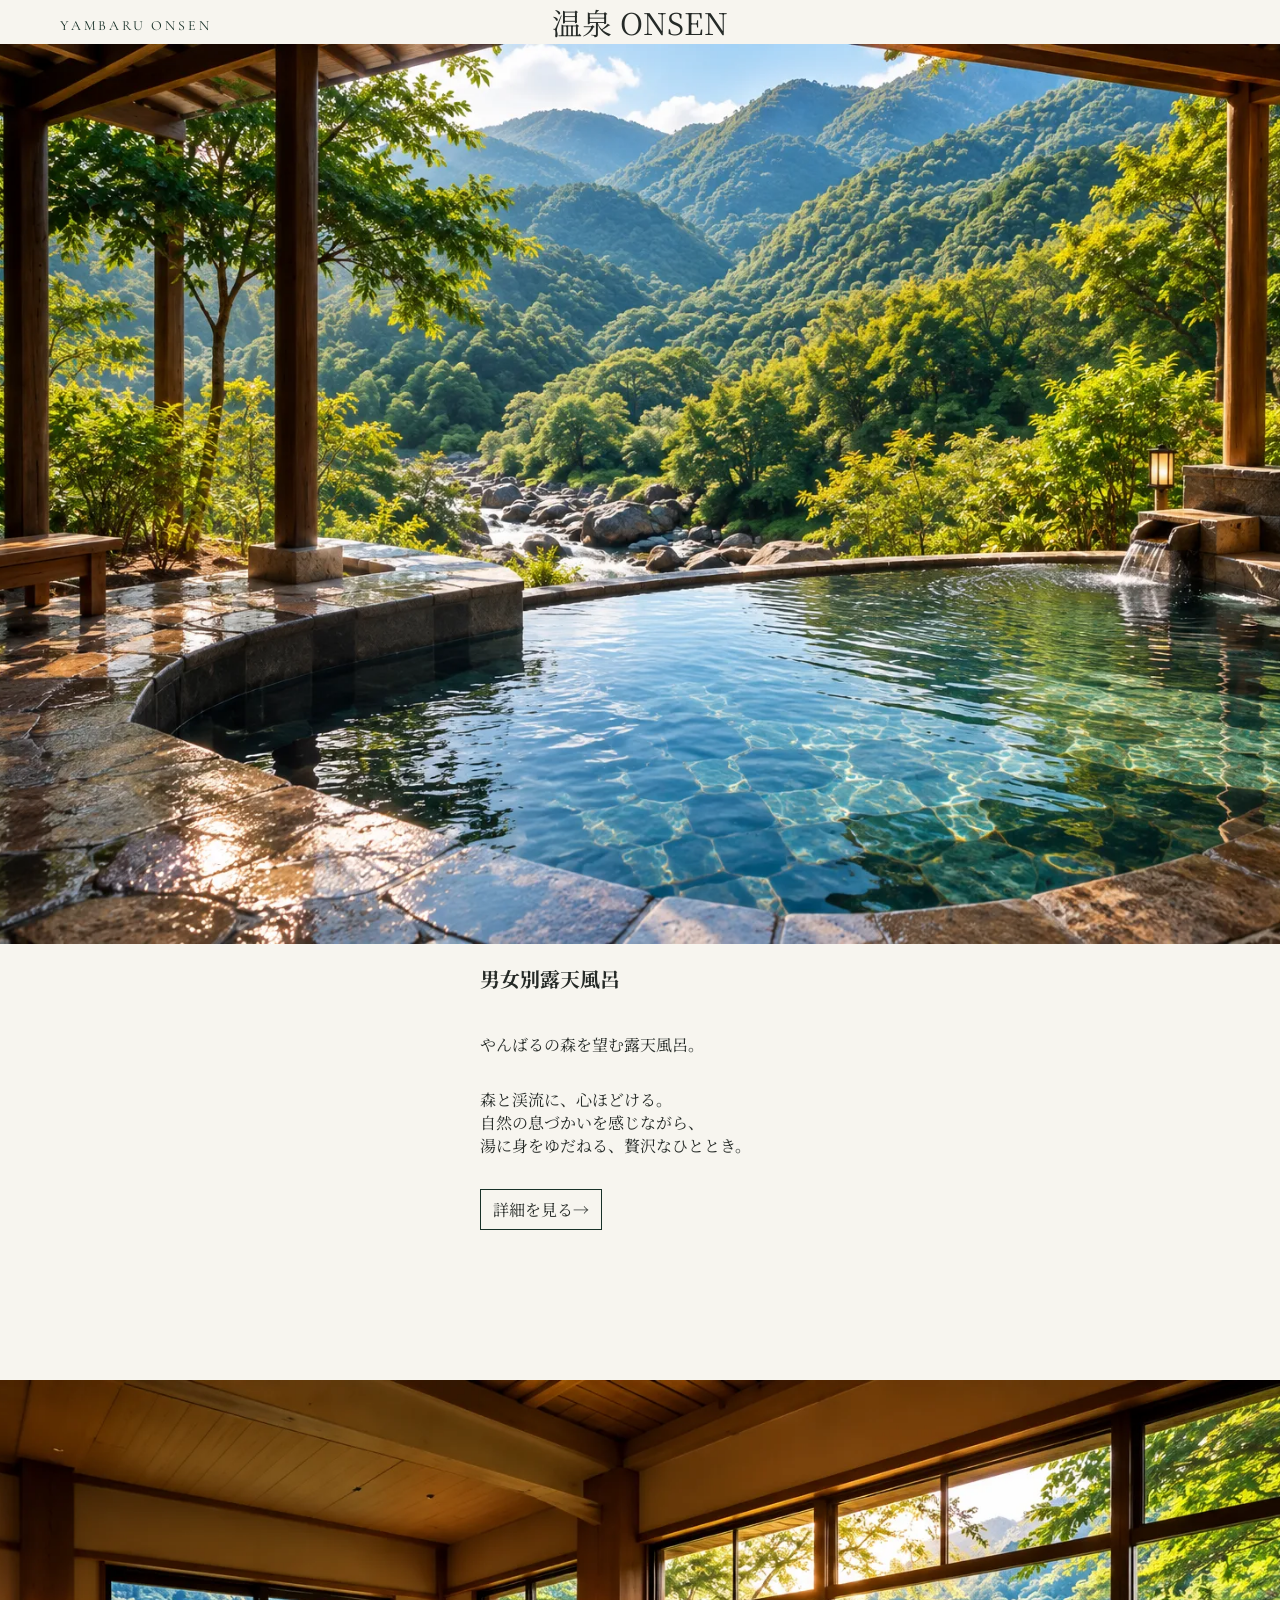
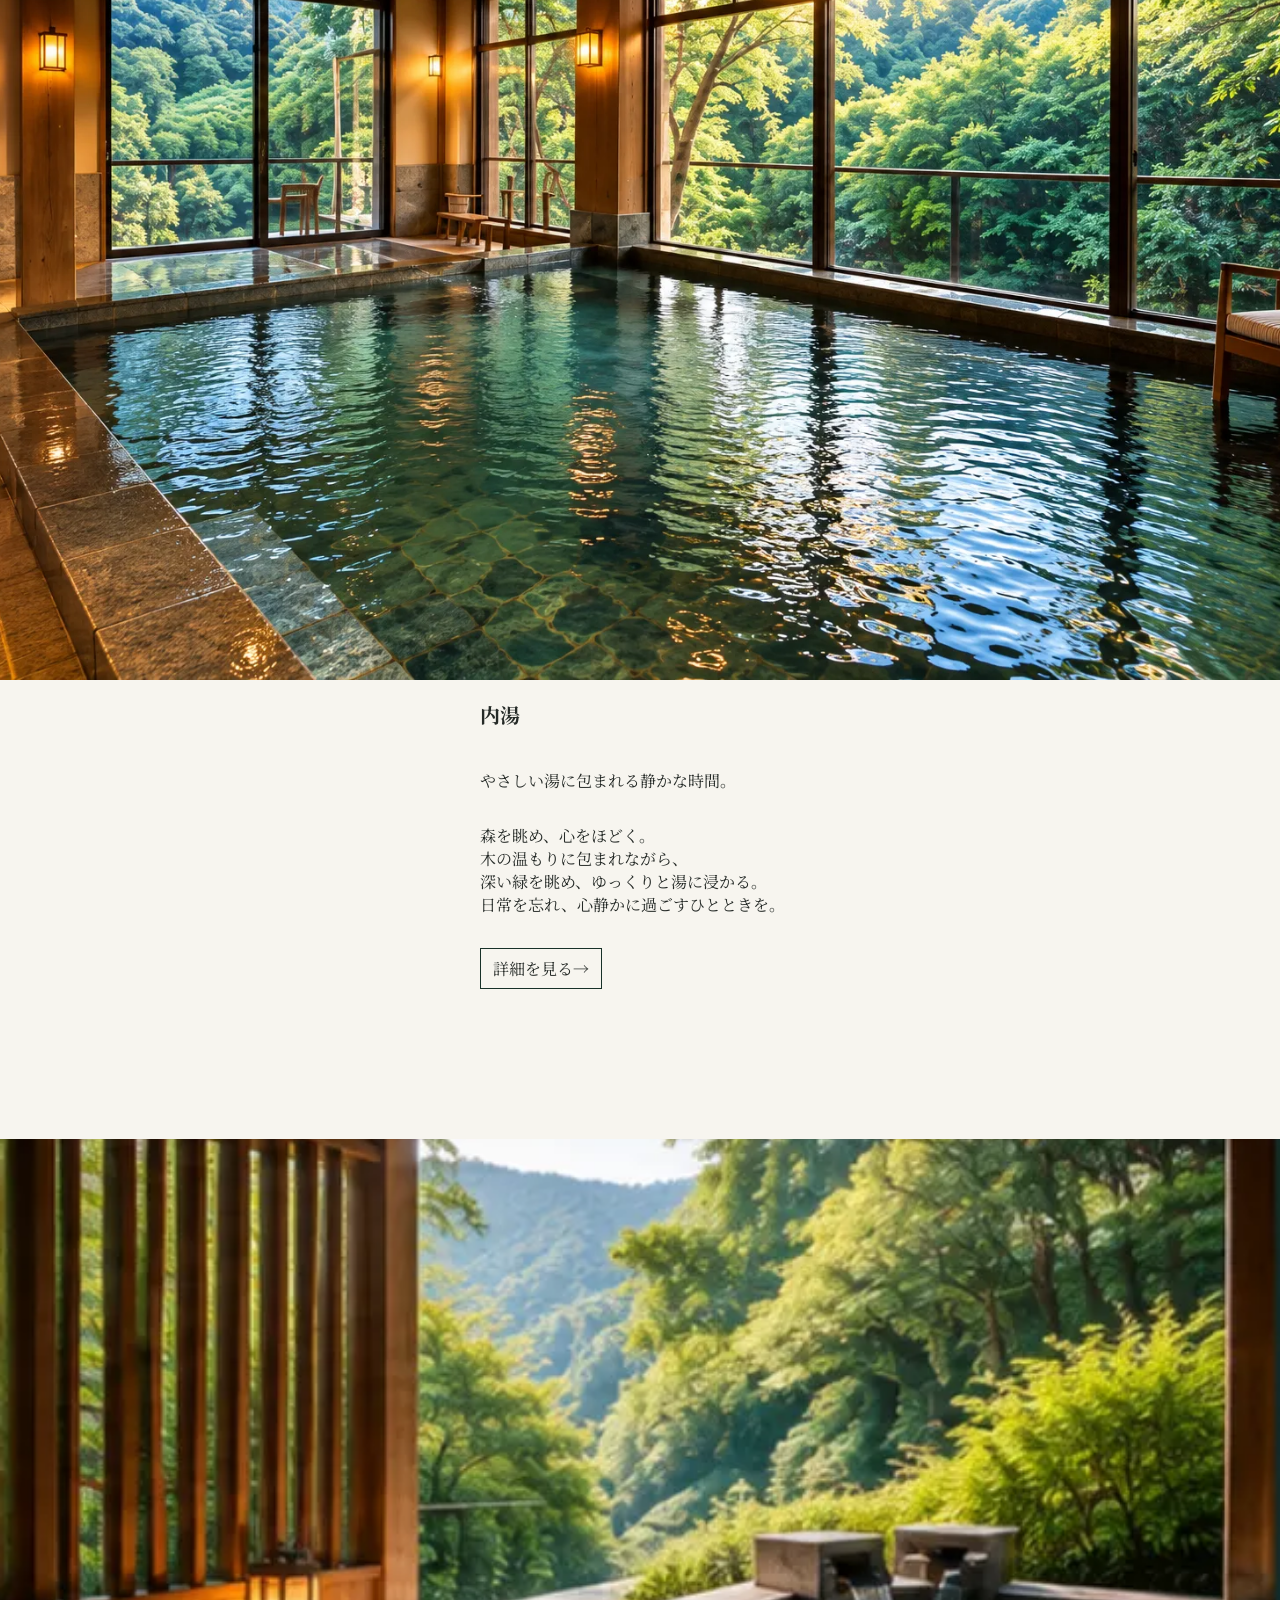
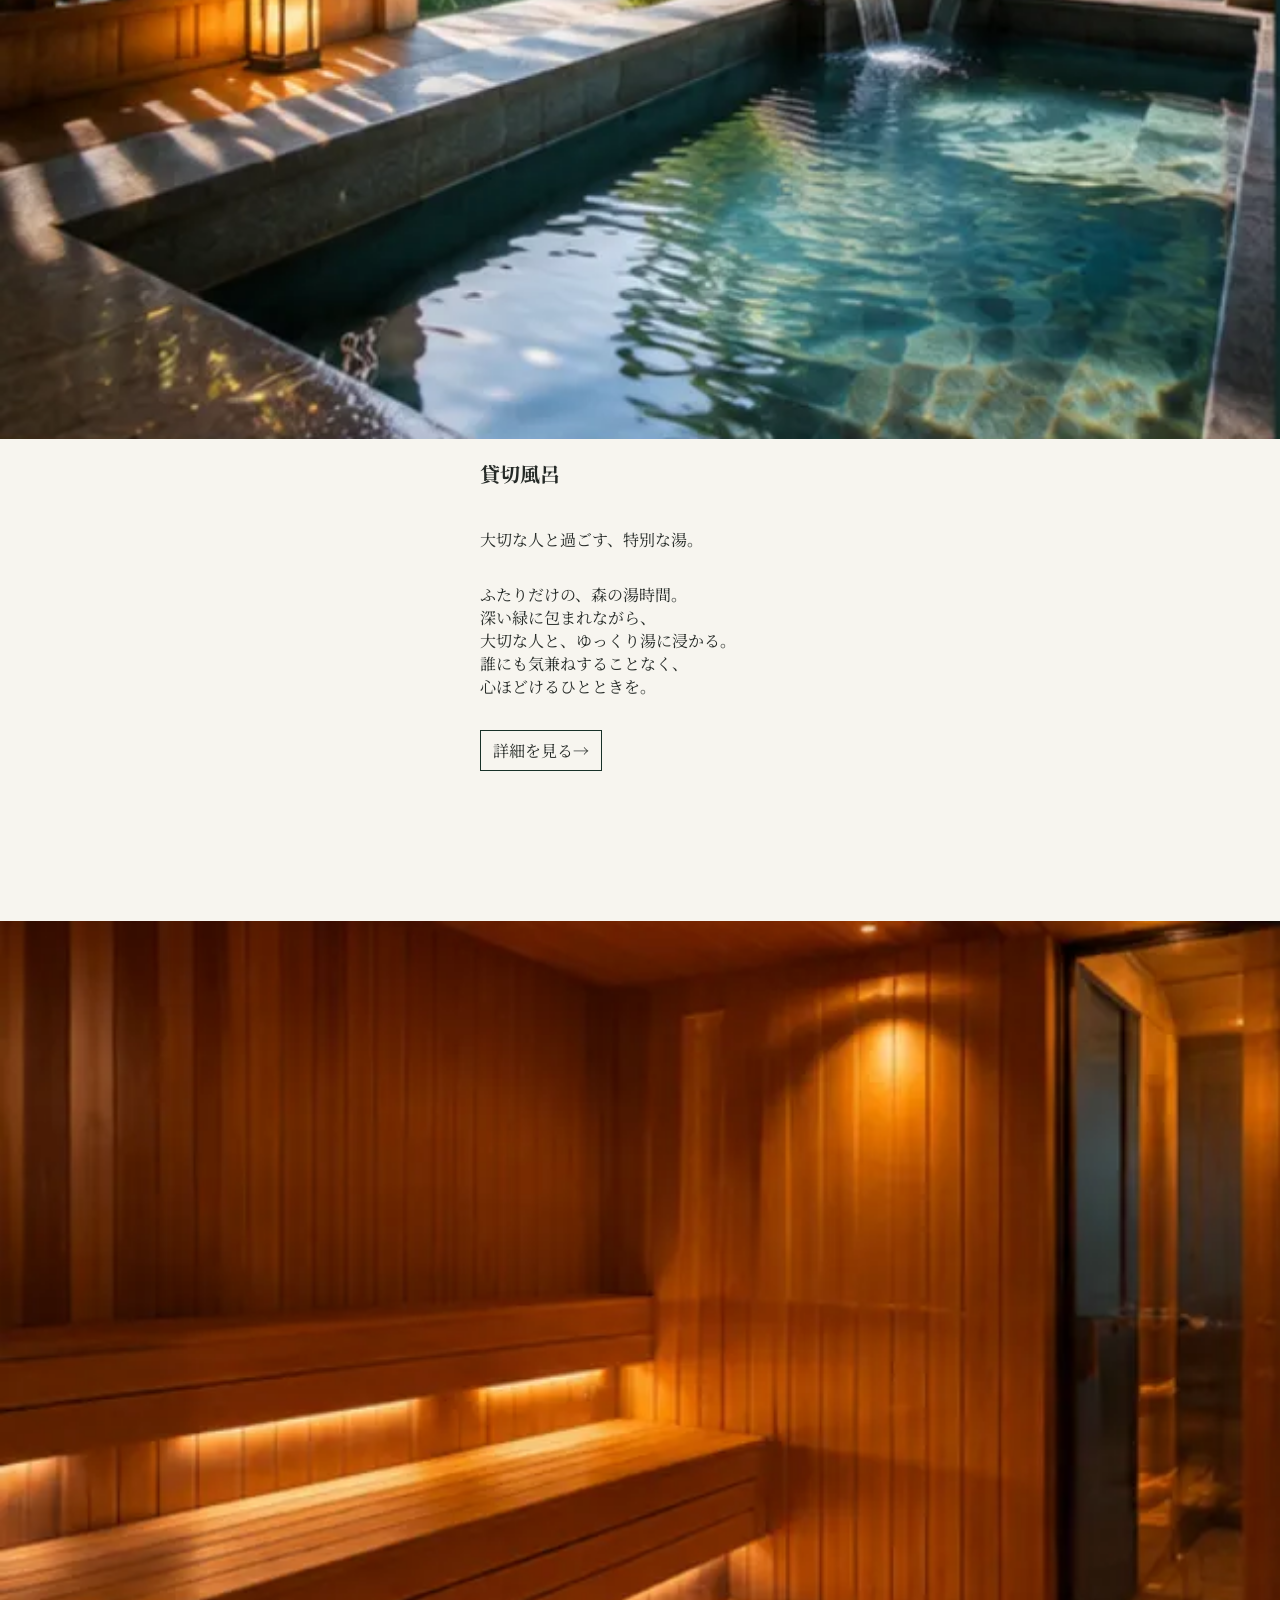
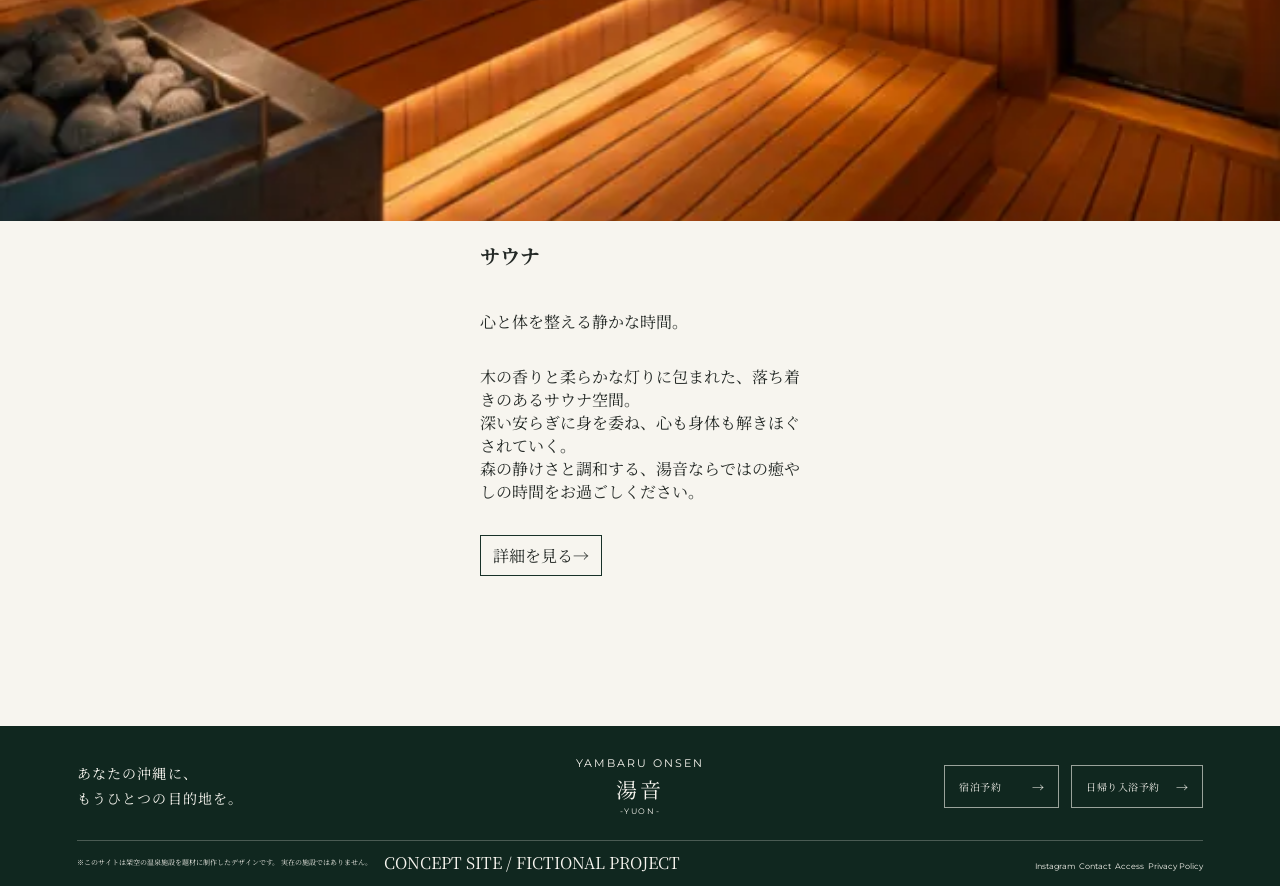
==== onsen.html @ 8db8468d "Add files via upload" ====
<!doctype html>
<html lang="ja">
  <head>
    <meta charset="UTF-8" />

    <meta name="viewport" content="width=device-width, initial-scale=1.0" />

    <title>YAMBARU ONSEN 湯音 -YUON-</title>

    <!-- Google Fonts -->
    <link rel="preconnect" href="https://fonts.googleapis.com" />
    <link rel="preconnect" href="https://fonts.gstatic.com" crossorigin />

    <link
      href="https://fonts.googleapis.com/css2?family=Cormorant+Garamond:wght@400;500;600&family=Montserrat:wght@400;500;600&family=Noto+Serif+JP:wght@400;500;600&display=swap"
      rel="stylesheet"
    />

    <link rel="stylesheet" href="css/style.css" />
  </head>

  <body>
    <header>
      <div class="header__logo"><a href="index.html">YAMBARU ONSEN</a></div>
    </header>
    <main>
      <h1 class="onsen1_title">温泉  ONSEN</h1>
      <section class="onsen1">
        <div class="onsen_visual">
          <img src="img/onsen-roten.webp" alt="" />
        </div>
        <div class="onsen_text">
          <h2 class="sub_title">男女別露天風呂</h2>
          <p>やんばるの森を望む露天風呂。</p>
          <p>
            森と渓流に、心ほどける。<br />
            自然の息づかいを感じながら、<br />
            湯に身をゆだねる、贅沢なひととき。
          </p>
          <div class="more">
            <a href="#">詳細を見る→</a>
          </div>
        </div>
      </section>
      <section class="onsen1">
        <div class="onsen_visual">
          <img src="img/onsen-uchiyu.webp" alt="" />
        </div>
        <div class="onsen_text">
          <h2 class="sub_title">内湯</h2>
          <p>やさしい湯に包まれる静かな時間。</p>
          <p>
            森を眺め、心をほどく。<br />
            木の温もりに包まれながら、<br />
            深い緑を眺め、ゆっくりと湯に浸かる。<br />
            日常を忘れ、心静かに過ごすひとときを。
          </p>
          <div class="more">
            <a href="#">詳細を見る→</a>
          </div>
        </div>
      </section>
      <section class="onsen1">
        <div class="onsen_visual">
          <img src="img/onsen-kashikiri.webp" alt="" />
        </div>
        <div class="onsen_text">
          <h2 class="sub_title">貸切風呂</h2>
          <p>大切な人と過ごす、特別な湯。</p>
          <p>
            ふたりだけの、森の湯時間。<br />
            深い緑に包まれながら、<br />
            大切な人と、ゆっくり湯に浸かる。<br />
            誰にも気兼ねすることなく、<br />
            心ほどけるひとときを。
          </p>
          <div class="more">
            <a href="#">詳細を見る→</a>
          </div>
        </div>
      </section>
      <section class="onsen1">
        <div class="onsen_visual">
          <img src="img/onsen-sauna.webp" alt="" />
        </div>
        <div class="onsen_text">
          <h2 class="sub_title">サウナ</h2>
          <p>心と体を整える静かな時間。</p>
          <p>
            木の香りと柔らかな灯りに包まれた、落ち着きのあるサウナ空間。<br />
            深い安らぎに身を委ね、心も身体も解きほぐされていく。<br />
            森の静けさと調和する、湯音ならではの癒やしの時間をお過ごしください。
          </p>
          <div class="more">
            <a href="#">詳細を見る→</a>
          </div>
        </div>
      </section>
    </main>
    <footer class="footer">
      <!-- メインエリア -->
      <div class="footer__main">
        <!-- 左側：キャッチコピー -->
        <div class="footer__message">
          <p>
            あなたの沖縄に、<br />
            もうひとつの目的地を。
          </p>
        </div>

        <!-- 中央：ロゴ -->
        <div class="footer__logo">
          <p class="footer__brand">YAMBARU ONSEN</p>
          <h2>湯音</h2>
          <span>-YUON-</span>
        </div>

        <!-- 右側：予約ボタン -->
        <div class="footer__buttons">
          <a href="#" class="footer__button"> 宿泊予約 <span>→</span> </a>

          <a href="#" class="footer__button"> 日帰り入浴予約 <span>→</span> </a>
        </div>
      </div>

      <!-- 下部エリア -->
      <div class="footer__bottom">
        <div class="footer__copyright">
          <p>
            ※このサイトは架空の温泉施設を題材に制作したデザインです。
            実在の施設ではありません。
          </p>
          <span>CONCEPT SITE / FICTIONAL PROJECT</span>
        </div>

        <nav class="footer__links">
          <a href="#">Instagram</a>
          <a href="#contact">Contact</a>
          <a href="#access">Access</a>
          <a href="#privacy">Privacy Policy</a>
        </nav>
      </div>
    </footer>
    <script src="js/main.js"></script>
  </body>
</html>
---- css/style.css ----
:root {
  --forest-dark: #162923;
  --forest: #253a32;
  --cream: #f7f5ef;
  --sand: #e8dfd0;
  --gold: #b89b5e;
  --white: #ffffff;
  --text-dark: #252a27;
}

* {
  margin: 0;
  padding: 0;
  box-sizing: border-box;
}

html {
  scroll-behavior: smooth;
}

body {
  font-family: "Noto Serif JP", serif;
  color: #252a27;
  background-color: #f7f5ef;
  width: 100%;
  font-family: "Noto Serif JP", serif;
  color: #252a27;
  background-color: #f7f5ef;
  width: 100%;
  margin: 0;
  overflow-x: hidden;
}

a {
  color: inherit;
  text-decoration: none;
}

main {
  width: 100%;
}

.header {
  top: 0;
  left: 0;
  width: 100%;
  display: flex;
  align-items: center;
  padding: 24px 60px;
  color: var(--white);
  z-index: 10;
  background-color: #183128;
  position: fixed;
}
@media (max-width: 800px) {
  .header {
    padding: 13px 24px;
    justify-content: space-between;
  }
  .header.is-open .header__nav {
    transform: translateX(0);
    visibility: visible;
  }
}
.header .header__item {
  position: relative;
}
.header .header__submenu {
  position: absolute;
  top: 100%;
  left: 50%;
  transform: translateX(-50%);
  width: 220px;
  padding: 12px 0;
  background-color: #f7f5ef;
  list-style: none;
  opacity: 0;
  visibility: hidden;
  transition: opacity 0.3 ease, visibility 0s linear 0.3s;
  display: block;
}
@media (max-width: 800px) {
  .header .header__submenu {
    width: 100px;
  }
}
.header .header__submenu li {
  width: 100%;
  display: block;
}
.header .header__submenu a {
  display: block;
  white-space: nowrap;
  padding: 12px 20px;
  color: #183128;
  font-size: 10px;
  letter-spacing: 0.08em;
  text-decoration: none;
  transition: background-color 0.3s ease;
  font-size: 12px;
}
@media (max-width: 800px) {
  .header .header__submenu a {
    font-size: 6px;
  }
}
.header .header__submenu a:hover {
  background-color: #e9e5d9;
}
.header__item:hover .header__submenu, .header__item:focus-within .header__submenu {
  opacity: 1;
  visibility: visible;
}
.header .header__menu-button {
  display: none;
  width: 40px;
  height: 40px;
  padding: 8px;
  border: none;
  background: transparent;
  cursor: pointer;
  z-index: 1001;
}
@media (max-width: 800px) {
  .header .header__menu-button {
    display: block;
  }
}
.header .header__menu-button span {
  display: block;
  width: 24px;
  height: 1px;
  margin: 6px auto;
  background-color: var(--white);
  transition: transform 0.3s ease;
}

.header__logo {
  font-family: "Cormorant Garamond", serif;
  font-size: 14px;
  letter-spacing: 0.2em;
  position: absolute;
  z-index: 20;
}
@media (max-width: 800px) {
  .header__logo {
    font-size: 8px;
    position: static;
  }
}

.header__nav {
  margin-left: auto;
}
@media (max-width: 800px) {
  .header__nav {
    position: fixed;
    top: 0;
    right: 0;
    height: 100vh;
    padding: 100px 30px 40px;
    background-color: #183128;
    z-index: 1000;
    transform: translateX(100%);
    visibility: hidden;
    transition: transform 0.3s ease, visibility 0.3s ease;
  }
}
.header__nav ul {
  display: flex;
  gap: 32px;
  list-style: none;
}
@media (max-width: 800px) {
  .header__nav ul {
    display: flex;
    flex-direction: column;
    align-items: flex-start;
    gap: 24px;
  }
}

.header__nav a {
  font-family: "Montserrat", sans-serif;
  font-size: 15px;
  letter-spacing: 0.15em;
  transition: 0.5s ease;
}
.header__nav a:hover {
  color: var(--gold);
}

.header__reservation {
  margin-left: 40px;
  padding: 12px 20px;
  border: 1px solid rgba(255, 255, 255, 0.7);
  font-family: "Montserrat", sans-serif;
  font-size: 9px;
  letter-spacing: 0.15em;
  transition: background-color 0.3s ease;
}
.header__reservation:hover {
  background-color: var(--sand);
  color: var(--text-dark);
}

.hero {
  position: relative;
  width: 100%;
  min-height: 100vh;
  display: block;
  padding: 0;
  color: var(--white);
  background-color: var(--forest-dark);
  background-image: linear-gradient(rgba(0, 0, 0, 0.25), rgba(0, 0, 0, 0.25)), url("../img/hero.webp");
  background-size: cover;
  background-position: center;
}
@media (max-width: 800px) {
  .hero {
    min-height: 100svh;
    background-position: 65% center;
  }
}

.hero__content {
  position: absolute;
  left: 80px;
  top: 170px;
  z-index: 2;
}
@media (max-width: 800px) {
  .hero__content {
    font-size: 24px;
    letter-spacing: 0.1em;
    left: 24px;
    right: 24px;
    top: 140px;
  }
}

.hero__en {
  font-family: "Cormorant Garamond", serif;
  font-size: 34px;
  letter-spacing: 0.15em;
}
@media (max-width: 800px) {
  .hero__en {
    font-size: 18px;
    letter-spacing: 0.08em;
  }
}

.hero__title {
  margin-top: 8px;
  font-family: "Noto Serif JP", serif;
  font-size: 52px;
  font-weight: 400;
  line-height: 1;
}
@media (max-width: 800px) {
  .hero__title {
    font-size: 40px;
  }
}

.hero__title span {
  margin-left: 12px;
  font-family: "Cormorant Garamond", serif;
  font-size: 16px;
  letter-spacing: 0.3em;
}
@media (max-width: 800px) {
  .hero__title span {
    font-size: 14px;
    margin-left: 8px;
  }
}

.hero__copy {
  margin-top: 24px;
  font-size: 16px;
  line-height: 1.9;
}
@media (max-width: 800px) {
  .hero__copy {
    margin-top: 20px;
    font-size: 10px;
    line-height: 1.9;
  }
}

.hero__open {
  margin-top: 28px;
  font-family: "Montserrat", sans-serif;
  font-size: 11px;
  letter-spacing: 0.3em;
}
@media (max-width: 800px) {
  .hero__open {
    margin-top: 24px;
    font-size: 8px;
  }
}

.hero__button {
  position: absolute;
  right: 80px;
  bottom: 80px;
  z-index: 2;
  padding: 18px 36px;
  color: var(--forest-dark);
  background: #f5f1e8;
  border: 1px solid #c8bfae;
  font-family: "Noto Serif JP", serif;
  font-size: 14px;
  transition: 0.5s ease;
}
.hero__button:hover {
  opacity: 0.8;
}
@media (max-width: 800px) {
  .hero__button {
    bottom: 70px;
    right: 24px;
    padding: 12px 16px;
    font-size: 10px;
  }
}

.hero__scroll {
  position: absolute;
  left: 50%;
  bottom: 32px;
  transform: translateX(-50%);
  z-index: 2;
  font-family: "Montserrat", sans-serif;
  font-size: 8px;
  letter-spacing: 0.25em;
  text-align: center;
}

.hero__scroll span {
  display: block;
  width: 1px;
  height: 32px;
  margin: 10px auto 0;
  background: var(--white);
}
@media (max-width: 800px) {
  .hero__scroll span {
    height: 24px;
  }
}

.concept {
  padding: 10px 0;
  background: var(--cream);
}
@media (max-width: 800px) {
  .concept {
    padding: 20px 0px;
  }
}
.concept .concept__inner {
  display: flex;
  justify-content: space-between;
  align-items: center;
  max-width: 1900px;
  margin: 0 auto;
}
@media (max-width: 800px) {
  .concept .concept__inner {
    display: block;
  }
}
.concept .concept__inner .concept__content {
  width: 40%;
  margin-left: 80px;
}
@media (max-width: 800px) {
  .concept .concept__inner .concept__content {
    position: relative;
    z-index: 2;
    width: auto;
    margin-left: 30px;
    margin-bottom: 80px;
    color: #fff;
  }
}
.concept .concept__inner .concept__content p {
  line-height: 2.2;
}
@media (max-width: 800px) {
  .concept .concept__inner .concept__content p {
    font-size: 11px;
  }
}
.concept .concept__inner .concept__image {
  width: 60%;
}
@media (max-width: 800px) {
  .concept .concept__inner .concept__image {
    width: 100%;
    position: relative;
    margin-top: -330px;
    height: 350px;
  }
}
.concept .concept__inner .concept__image img {
  width: 100%;
  height: 100%;
  -o-object-fit: cover;
     object-fit: cover;
  display: block;
  mask-image: linear-gradient(to left, #000 60%, transparent 100%);
  -webkit-mask-image: linear-gradient(to left, #000 60%, transparent 100%);
}
@media (max-width: 800px) {
  .concept .concept__inner .concept__image img {
    mask-image: none;
    width: 100%;
    -o-object-fit: cover;
       object-fit: cover;
    -webkit-mask-image: none;
  }
}

.concept__content > p:first-child {
  font-family: "Montserrat", sans-serif;
  font-size: 10px;
  letter-spacing: 0.3em;
  color: var(--gold);
}

.concept h2 {
  margin-top: 24px;
  font-size: 40px;
  font-weight: 400;
  line-height: 1.7;
}
@media (max-width: 800px) {
  .concept h2 {
    font-size: 24px;
    margin-top: 40px;
  }
}

.concept > p:last-child {
  margin-top: 28px;
  font-size: 14px;
  line-height: 2.2;
}
@media (max-width: 800px) {
  .concept > p:last-child {
    font-size: 9px;
  }
}

.footer {
  background-color: #10271f;
  color: #f7f5ef;
  padding: 24px 6% 12px;
}
.footer .footer__main {
  display: flex;
  justify-content: space-between;
  align-items: center;
  position: relative;
  min-height: 72px;
}
@media (max-width: 800px) {
  .footer .footer__main {
    flex-direction: column;
    align-items: stretch;
    gap: 32px;
    min-height: auto;
  }
}
.footer .footer__main .footer__message {
  flex: 1;
}
.footer .footer__main .footer__message p {
  font-size: 14px;
  line-height: 1.8;
  letter-spacing: 0.08em;
  margin: 0;
}
@media (max-width: 800px) {
  .footer .footer__main .footer__message {
    width: 100%;
    flex: none;
    text-align: center;
  }
}
.footer .footer__main .footer__logo {
  position: absolute;
  left: 50%;
  transform: translateX(-50%);
  text-align: center;
}
@media (max-width: 800px) {
  .footer .footer__main .footer__logo {
    position: static;
    transform: none;
  }
}
.footer .footer__main .footer__logo .footer__brand {
  font-family: "Montserrat", sans-serif;
  font-size: 11px;
  letter-spacing: 0.18em;
  margin: 0 0 4px;
}
.footer .footer__main .footer__logo h2 {
  font-size: 21px;
  font-weight: 400;
  letter-spacing: 0.15em;
  margin: 0;
}
.footer .footer__main .footer__logo span {
  display: block;
  font-family: "Montserrat", sans-serif;
  font-size: 8px;
  letter-spacing: 0.2em;
  margin-top: 2px;
}
.footer .footer__main .footer__buttons {
  display: flex;
  gap: 12px;
  justify-content: flex-end;
  flex: 1;
}
@media (max-width: 800px) {
  .footer .footer__main .footer__buttons {
    justify-content: center;
    width: 100%;
  }
}
.footer .footer__main .footer__buttons .footer__button {
  display: flex;
  justify-content: space-between;
  align-items: center;
  gap: 16px;
  min-width: 115px;
  padding: 12px 14px;
  border: 1px solid rgba(247, 245, 239, 0.6);
  color: #f7f5ef;
  text-decoration: none;
  font-size: 10px;
  letter-spacing: 0.05em;
  transition: background-color 0.3s;
}
.footer .footer__main .footer__buttons .footer__button span {
  font-size: 12px;
}
.footer .footer__main .footer__buttons .footer__button:hover {
  background-color: rgba(247, 245, 239, 0.12);
}
.footer .footer__bottom {
  display: flex;
  justify-content: space-between;
  align-items: center;
  gap: 24px;
  border-top: 1px solid rgba(247, 245, 239, 0.25);
  margin-top: 18px;
  padding-top: 10px;
}
@media (max-width: 800px) {
  .footer .footer__bottom {
    flex-direction: column;
  }
}
.footer .footer__bottom .footer__copyright {
  display: flex;
  align-items: center;
  gap: 12px;
}
.footer .footer__bottom .footer__copyright p {
  font-size: 7px;
  line-height: 1.6;
  margin: 0;
}
.footer .footer__bottom .footer__copyright .footer__copyright span {
  white-space: nowrap;
  font-size: 7px;
  line-height: 1.6;
  margin: 0;
}
.footer .footer__bottom .footer__links a {
  color: #f7f5ef;
  text-decoration: none;
  font-family: "Montserrat", sans-serif;
  font-size: 8px;
  transition: color 0.3s;
}
.footer .footer__bottom .footer__links a:hover {
  color: #b89b5e;
}

.onsen {
  background-color: var(--forest-dark);
  color: var(--white);
}
.onsen .onsen__inner {
  max-width: 1800px;
  margin: 0 auto;
}
.onsen .onsen__inner .onsen__header {
  margin-bottom: 60px;
}
.onsen .onsen__inner .onsen__header p {
  font-size: 12px;
  letter-spacing: 0.3rem;
  color: var(--gold);
}
.onsen .onsen__inner .onsen__header h2 {
  margin-top: 20px;
  font-size: 40px;
  font-weight: 400;
  line-height: 1.5;
}
@media (max-width: 800px) {
  .onsen .onsen__inner .onsen__header h2 {
    font-size: 22px;
  }
}
.onsen .onsen__inner .onsen__cards {
  display: grid;
  grid-template-columns: repeat(4, 1fr);
  gap: 32px;
}
@media (max-width: 800px) {
  .onsen .onsen__inner .onsen__cards {
    display: flex;
    flex-direction: column;
  }
}
.onsen .onsen__inner .onsen__cards .onsen__card {
  min-width: 0;
  overflow: hidden;
}
.onsen .onsen__inner .onsen__cards .onsen__card .onsen__image {
  position: relative;
}
.onsen .onsen__inner .onsen__cards .onsen__card .onsen__image img {
  display: block;
  width: 100%;
  height: 180px;
  -o-object-fit: cover;
     object-fit: cover;
  transition: transform 0.6s ease, filter 0.6s ease;
}
@media (max-width: 800px) {
  .onsen .onsen__inner .onsen__cards .onsen__card .onsen__image img {
    height: 120px;
  }
}
.onsen .onsen__inner .onsen__cards .onsen__card .onsen__image img:hover {
  transform: scale(1.05);
  filter: brightness(0.8);
}
.onsen .onsen__inner .onsen__cards .onsen__card .onsen__image .onsen__number {
  position: absolute;
  top: 12px;
  left: 16px;
  font-family: "Montserrat", sans-serif;
  font-size: 12px;
  font-weight: 400;
  letter-spacing: 0.15em;
  color: var(--white);
}
.onsen .onsen__inner .onsen__cards .onsen__card h3 {
  margin-top: 8px;
  font-size: 20px;
  font-weight: 400;
  line-height: 1.5;
}
.onsen .onsen__inner .onsen__cards .onsen__card > p:last-child {
  margin-top: 4px;
  font-size: 13px;
  line-height: 1.8;
}

.onsen {
  position: relative;
  overflow: hidden;
}
.onsen__visual {
  position: relative;
  min-height: 650px;
}
.onsen__visual .more {
  border: 1px solid var(--sand);
  display: flex;
  padding: 8px 12px;
  width: -moz-fit-content;
  width: fit-content;
  transition: background-color 0.8s ease;
}
@media (max-width: 800px) {
  .onsen__visual .more {
    font-size: 10px;
  }
}
.onsen__visual .more:hover {
  background-color: var(--sand);
  color: var(--text-dark);
}
.onsen__main {
  position: absolute;
  inset: 0;
}
.onsen__main img {
  display: block;
  width: 100%;
  height: 100%;
  -o-object-fit: cover;
     object-fit: cover;
}
.onsen__main::after {
  content: "";
  position: absolute;
  inset: 0;
  background: linear-gradient(to right, rgba(22, 41, 35, 0.85) 0%, rgba(22, 41, 35, 0.45) 45%, transparent 100%);
}
.onsen__header {
  position: relative;
  z-index: 2;
  padding: 80px 6% 150px;
}
.onsen__header p {
  font-family: "Montserrat", sans-serif;
  font-size: 12px;
  letter-spacing: 0.3em;
  color: var(--gold);
}
.onsen__header h2 {
  margin-top: 24px;
  font-size: 52px;
  font-weight: 400;
  line-height: 1.5;
  color: var(--white);
}
.onsen__content {
  position: relative;
  z-index: 3;
  margin-top: -160px;
  padding: 0 5% 100px;
}
.onsen__cards {
  display: grid;
  grid-template-columns: repeat(4, minmax(0, 1fr));
  gap: 24px;
}
.onsen__card {
  min-width: 0;
  color: var(--white);
}
.onsen__card h3 {
  margin-top: 12px;
  font-size: 24px;
  font-weight: 400;
  line-height: 1.5;
  text-shadow: 0 0 5px #fff, 0 0 10px #000, 0 0 20px #000;
}
.onsen__card > p {
  margin-top: 8px;
  font-size: 14px;
  line-height: 1.8;
  text-shadow: 0 0 5px #fff, 0 0 10px #000, 0 0 20px #000;
}
.onsen__image {
  position: relative;
}
.onsen__image img {
  display: block;
  width: 100%;
  height: 220px;
  -o-object-fit: cover;
     object-fit: cover;
}
.onsen__number {
  position: absolute;
  top: 12px;
  left: 16px;
  font-family: "Montserrat", sans-serif;
  font-size: 16px;
  color: var(--white);
}

.onsen1_title {
  text-align: center;
  font-size: 30px;
  font-weight: 400;
}
@media (max-width: 800px) {
  .onsen1_title {
    display: none;
  }
}

.onsen1 {
  margin-bottom: 150px;
}
.onsen1 .onsen_visual {
  width: 100%;
  height: 900px;
  margin-bottom: 20px;
}
@media (max-width: 800px) {
  .onsen1 .onsen_visual {
    height: 400px;
    margin-top: 60px;
  }
}
.onsen1 .onsen_visual img {
  width: 100%;
  height: 900px;
  -o-object-fit: cover;
     object-fit: cover;
  -o-object-position: center 80%;
     object-position: center 80%;
}
@media (max-width: 800px) {
  .onsen1 .onsen_visual img {
    height: 400px;
  }
}
.onsen1 .onsen_text {
  max-width: 320px;
  margin: 0 auto;
}
@media (max-width: 800px) {
  .onsen1 .onsen_text {
    margin: 0;
  }
}
.onsen1 .onsen_text h2 {
  width: 320px;
  font-size: 20px;
  margin: 0px auto 2em;
}
@media (max-width: 800px) {
  .onsen1 .onsen_text h2 {
    width: calc(100% - 40px);
  }
}
.onsen1 .onsen_text p {
  width: 320px;
  margin: 0px auto 2em;
}
@media (max-width: 800px) {
  .onsen1 .onsen_text p {
    width: calc(100% - 40px);
  }
}
@media (max-width: 800px) {
  .onsen1 .onsen_text .more {
    margin: 20px;
  }
}
.onsen1 .onsen_text .more a {
  display: block;
  border: 1px solid #183128;
  padding: 8px 12px;
  width: -moz-fit-content;
  width: fit-content;
}
.onsen1 .onsen_text .more a:hover {
  background-color: var(--sand);
  color: var(--text-dark);
}

.stay {
  background-color: var(--cream);
  color: var(--text-dark);
  padding: 100px 6%;
}
.stay .stay__inner {
  max-width: 1600px;
  margin: 0 auto;
  display: flex;
  justify-content: space-between;
  align-items: center;
}
@media (max-width: 800px) {
  .stay .stay__inner {
    flex-direction: column;
    align-items: flex-start;
  }
}
.stay .stay__inner .stay__header {
  margin-bottom: 60px;
}
.stay .stay__inner .stay__header > p:first-child {
  font-family: "Montserrat", sans-serif;
  font-size: 12px;
  letter-spacing: 0.3rem;
  color: var(--gold);
  width: 40%;
}
.stay .stay__inner .stay__header h2 {
  margin-top: 24px;
  font-size: 48px;
  font-weight: 400;
  line-height: 1.5;
}
@media (max-width: 800px) {
  .stay .stay__inner .stay__header h2 {
    font-size: 22px;
  }
}
.stay .stay__inner .stay__header .stay__lead {
  margin-top: 20px;
  font-size: 15px;
  line-height: 1.8;
}
@media (max-width: 800px) {
  .stay .stay__inner .stay__header .stay__lead {
    font-size: 11px;
  }
}
.stay .stay__inner .stay__cards {
  display: grid;
  grid-template-columns: repeat(3, minmax(0, 1fr));
  gap: 32px;
  width: 60%;
}
@media (max-width: 800px) {
  .stay .stay__inner .stay__cards {
    display: flex;
    flex-direction: column;
    width: 100%;
  }
}
.stay .stay__inner .stay__cards .stay__card {
  min-width: 0;
}
.stay .stay__inner .stay__cards .stay__card h3 {
  margin-top: 20px;
  font-size: 22px;
  font-weight: 400;
  letter-spacing: 0.04em;
}
@media (max-width: 800px) {
  .stay .stay__inner .stay__cards .stay__card h3 {
    margin-top: 5px;
  }
}
.stay .stay__inner .stay__cards .stay__card > p:first-child {
  margin-top: 8px;
  font-size: 14px;
  line-height: 1.8;
}
.stay .stay__inner .stay__cards .stay__card .stay__image {
  overflow: hidden;
  width: 100%;
}
.stay .stay__inner .stay__cards .stay__card .stay__image img {
  display: block;
  width: 100%;
  height: 140px;
  -o-object-fit: cover;
     object-fit: cover;
  transition: transform 0.6s ease;
}
.stay .stay__inner .stay__cards .stay__card .stay__image img:hover {
  transform: scale(1.04);
}
.stay .stay__inner .stay__cards .stay__card .stay__number {
  margin-top: 16px;
  font-family: "Montserrat", sans-serif;
  font-size: 13px;
  letter-spacing: 0.15em;
  color: var(--gold);
}
@media (max-width: 800px) {
  .stay .stay__inner .stay__cards .stay__card .stay__number {
    margin-top: 0px;
  }
}
.stay .more {
  border: 1px solid var(--text-dark);
  display: flex;
  padding: 8px 12px;
  transition: background 0.8s ease;
  width: -moz-fit-content;
  width: fit-content;
}
@media (max-width: 800px) {
  .stay .more {
    font-size: 10px;
    margin-top: 40px;
  }
}
.stay .more:hover {
  background-color: var(--text-dark);
  color: var(--sand);
}

.dining {
  position: relative;
  min-height: 520px;
  overflow: hidden;
  color: var(--white);
}
.dining .dining__main {
  position: absolute;
  inset: 0;
}
.dining .dining__main img {
  display: block;
  width: 100%;
  height: 100%;
  -o-object-fit: cover;
     object-fit: cover;
}
.dining::after {
  content: "";
  position: absolute;
  inset: 0;
  background: linear-gradient(to right, rgba(22, 41, 35, 0.9) 0%, rgba(22, 41, 35, 0.6) 30%, rgba(22, 41, 35, 0.1) 65%, transparent 100%);
}
.dining .dining__overlay {
  position: relative;
  z-index: 1;
  min-height: 520px;
  padding: 40px 6%;
}
.dining .dining__overlay .dining__header {
  max-width: 380px;
}
.dining .dining__overlay .dining__header > p {
  margin-bottom: 12px;
  font-family: "Montserrat", sans-serif;
  font-size: 12px;
  letter-spacing: 0.2em;
  color: var(--gold);
}
.dining .dining__overlay .dining__header h2 {
  margin: 0 0 16px;
  font-size: 28px;
  font-weight: 400;
  line-height: 1.6;
}
@media (max-width: 800px) {
  .dining .dining__overlay .dining__header h2 {
    font-size: 22px;
  }
}
.dining .dining__overlay .dining__header .dining__text p {
  margin: 8px 0;
  font-size: 12px;
  line-height: 1.8;
}
@media (max-width: 800px) {
  .dining .dining__overlay .dining__header .dining__text p {
    font-size: 9px;
  }
}
.dining .dining__overlay .dining__cards {
  position: absolute;
  left: 38%;
  right: 6%;
  bottom: 40px;
  display: grid;
  grid-template-columns: repeat(4, minmax(0, 1fr));
  gap: 16px;
}
@media (max-width: 800px) {
  .dining .dining__overlay .dining__cards {
    position: relative;
    left: auto;
    right: auto;
    bottom: auto;
    grid-template-columns: repeat(2, minmax(0, 1fr));
    gap: 20px 12px;
    margin-top: 32px;
  }
}
.dining .dining__overlay .dining__cards .dining__card {
  min-width: 0;
}
.dining .dining__overlay .dining__cards .dining__card img {
  display: block;
  width: 100%;
  height: 100px;
  -o-object-fit: cover;
     object-fit: cover;
}
.dining .dining__overlay .dining__cards .dining__card p {
  margin-top: 6px;
  font-size: 12px;
  line-height: 1.5;
}

.yambaru {
  display: flex;
  align-items: center;
  gap: 48px;
  padding: 80px 5%;
  background-color: var(--cream);
  color: var(--text);
}
@media (max-width: 800px) {
  .yambaru {
    display: block;
    padding: 48px 6%;
  }
}
.yambaru .yambaru__header {
  flex: 0 0 30%;
}
@media (max-width: 800px) {
  .yambaru .yambaru__header {
    width: 100%;
    padding-bottom: 10px;
  }
}
.yambaru .yambaru__header > p {
  font-family: "Montserrat", sans-serif;
  font-size: 12px;
  letter-spacing: 0.3em;
  color: var(--gold);
}
.yambaru .yambaru__header h2 {
  margin-top: 16px;
  font-size: 28px;
  font-weight: 400;
  line-height: 1.8;
}
@media (max-width: 800px) {
  .yambaru .yambaru__header h2 {
    font-size: 24px;
    line-height: 1.7;
  }
}
.yambaru .yambaru__header .yambaru__text {
  margin-top: 16px;
  font-size: 12px;
  line-height: 1.8;
}
.yambaru .yambaru__cards {
  flex: 1;
  display: grid;
  grid-template-columns: repeat(4, minmax(0, 1fr));
  gap: 16px;
}
@media (max-width: 800px) {
  .yambaru .yambaru__cards {
    grid-template-columns: repeat(2, minmax(0, 1fr));
  }
}
.yambaru .yambaru__cards .yambaru__card {
  min-height: 0;
  text-align: center;
}
.yambaru .yambaru__cards .yambaru__card img {
  display: block;
  width: 100%;
  aspect-ratio: 4/3;
  -o-object-fit: cover;
     object-fit: cover;
}
.yambaru .yambaru__cards .yambaru__card h3 {
  margin-top: 12px;
  font-family: "Montserrat", sans-serif;
  font-size: 12px;
  font-weight: 400;
  letter-spacing: 0.1em;
}
@media (max-width: 800px) {
  .yambaru .yambaru__cards .yambaru__card h3 {
    margin-top: 7px;
  }
}
.yambaru .yambaru__cards .yambaru__card p {
  margin-top: 6px;
  font-size: 11px;
}

.information {
  display: grid;
  grid-template-columns: 1.25fr 0.9fr 0.8fr;
  align-items: center;
  gap: 26px;
  padding: 24px 5%;
  background-color: var(--cream);
  color: var(--text-dark);
}
@media (max-width: 800px) {
  .information {
    display: flex;
    flex-direction: column;
    align-items: flex-start;
  }
}
.information .information__news {
  padding-right: 26px;
  border-right: 1px solid var(--sand);
}
@media (max-width: 800px) {
  .information .information__news {
    border-right: none;
    width: 100%;
  }
}
.information .information__news .information__heading {
  display: flex;
  align-items: center;
  gap: 20px;
  margin-bottom: 12px;
}
@media (max-width: 800px) {
  .information .information__news .information__heading {
    width: 100%;
  }
}
.information .information__news .information__heading h2 {
  font-family: "Montserrat", sans-serif;
  font-size: 10px;
  font-weight: 400;
  letter-spacing: 0.3em;
}
.information .information__news .information__heading span {
  display: block;
  width: 40px;
  height: 1px;
  background-color: var(--text-dark);
}
.information .information__news .information__list {
  list-style: none;
  padding: 0;
  margin: 0 0 12px;
}
.information .information__news .information__list li {
  display: flex;
  align-items: center;
  gap: 12px;
  margin-bottom: 8px;
  font-size: 10px;
}
.information .information__news .information__list li time {
  flex-shrink: 0;
  font-family: "Montserrat", sans-serif;
  font-size: 10px;
}
.information .information__news .information__list li p {
  margin: 0;
  font-size: 10px;
}
.information .information__access {
  padding-right: 26px;
  border-right: 1px solid var(--sand);
}
@media (max-width: 800px) {
  .information .information__access {
    border-right: none;
  }
}
.information .information__access .information__address {
  margin: 0 0 8px;
  font-size: 10px;
  line-height: 1.6;
}
.information .information__access .information__route {
  margin: 0 0 8px;
  font-size: 10px;
  line-height: 1.6;
}
.information .information__button {
  display: flex;
  align-items: center;
  justify-content: space-between;
  width: 110px;
  padding: 6px 10px;
  border: 1px solid var(--sand);
  color: var(--text-dark);
  text-decoration: none;
  font-size: 9px;
  transition: background-color 0.3s ease;
}
.information .information__button:hover {
  background-color: var(--sand);
}
.information .information__map {
  width: 100%;
  min-height: 0;
  height: 108px;
  overflow: hidden;
}
.information .information__map iframe {
  display: block;
  width: 100%;
  height: 100%;
  border: 0;
}

header {
  position: relative;
  top: 0;
  left: 0;
  width: 100%;
  height: 50px;
  display: flex;
  align-items: center;
  padding: 24px 60px;
  color: #183128;
  z-index: 10;
  position: fixed;
  top: 0;
  left: 0;
}
.onsen_title {
  text-align: center;
  font-family: "Noto Serif JP", serif;
  font-weight: 400;
  margin: 10px auto 100px;
}
@media (max-width: 800px) {
  .onsen_title {
    display: none;
  }
}/*# sourceMappingURL=style.css.map */
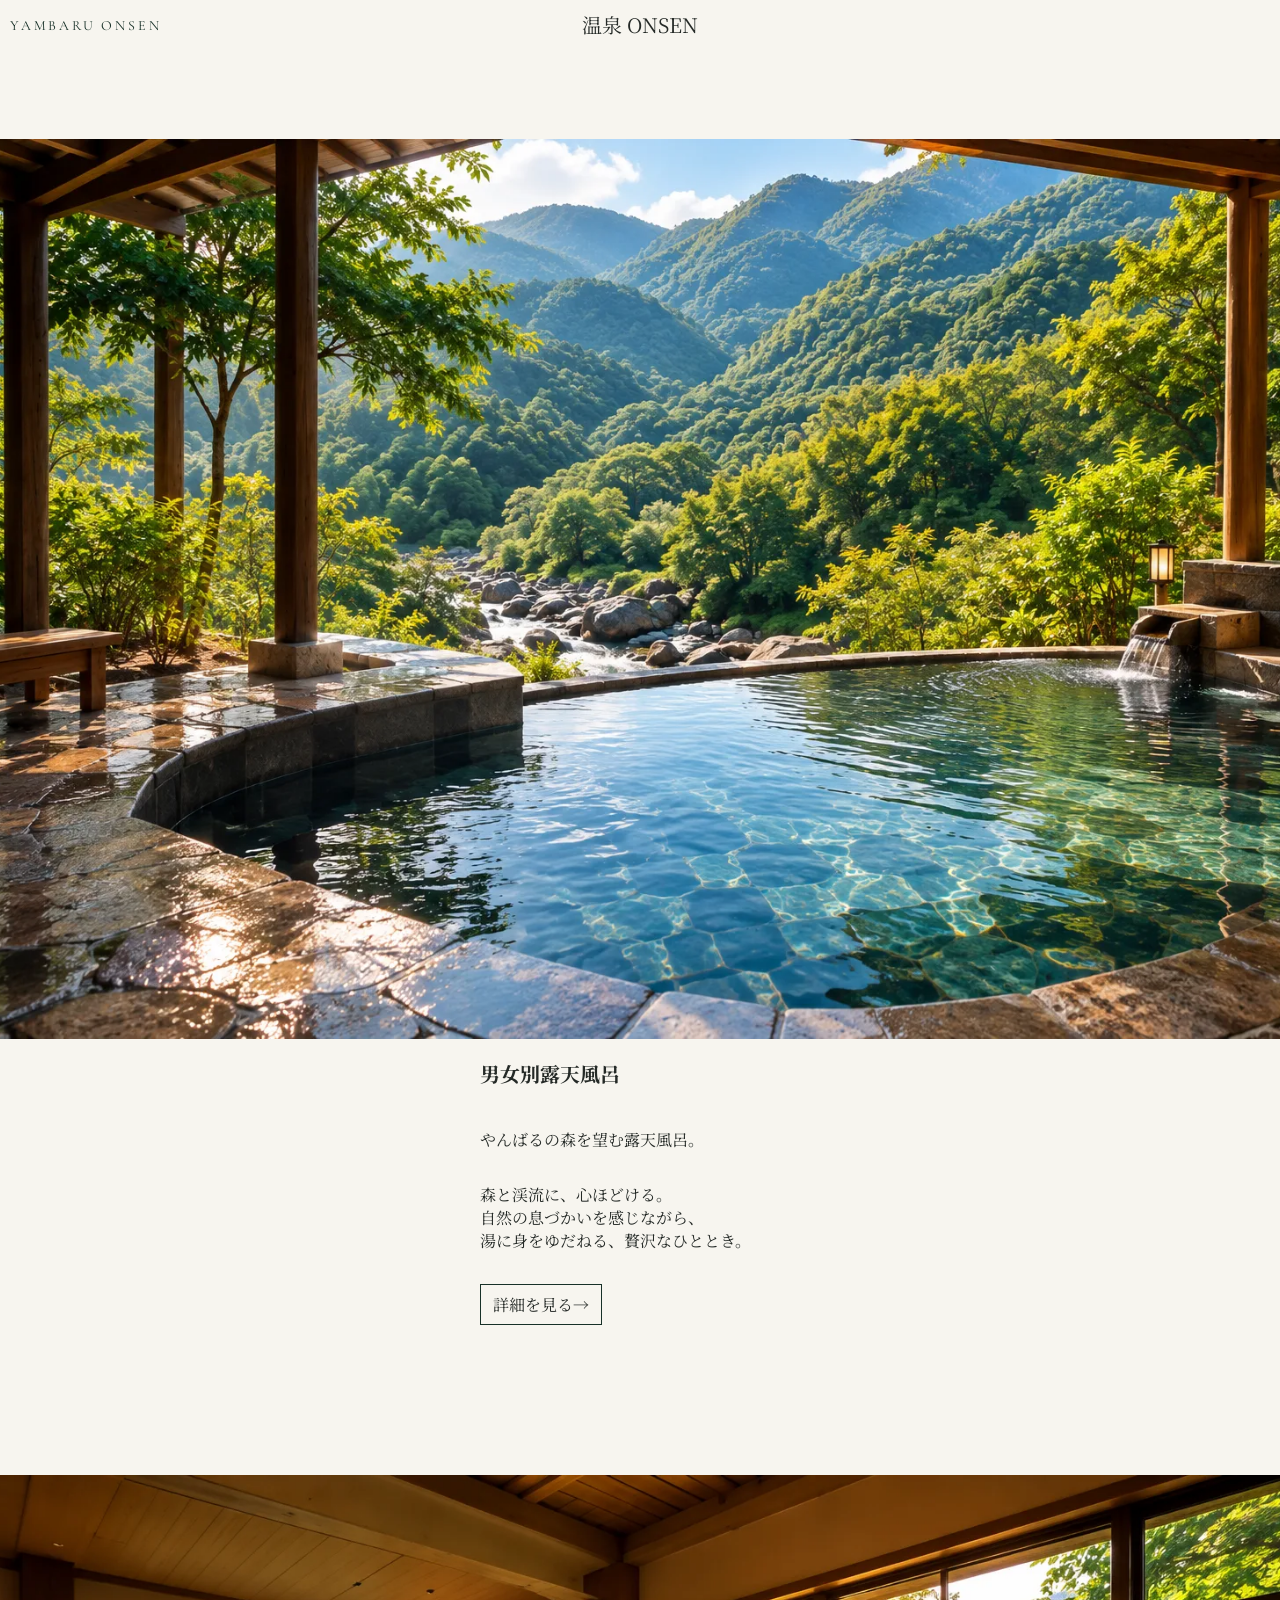
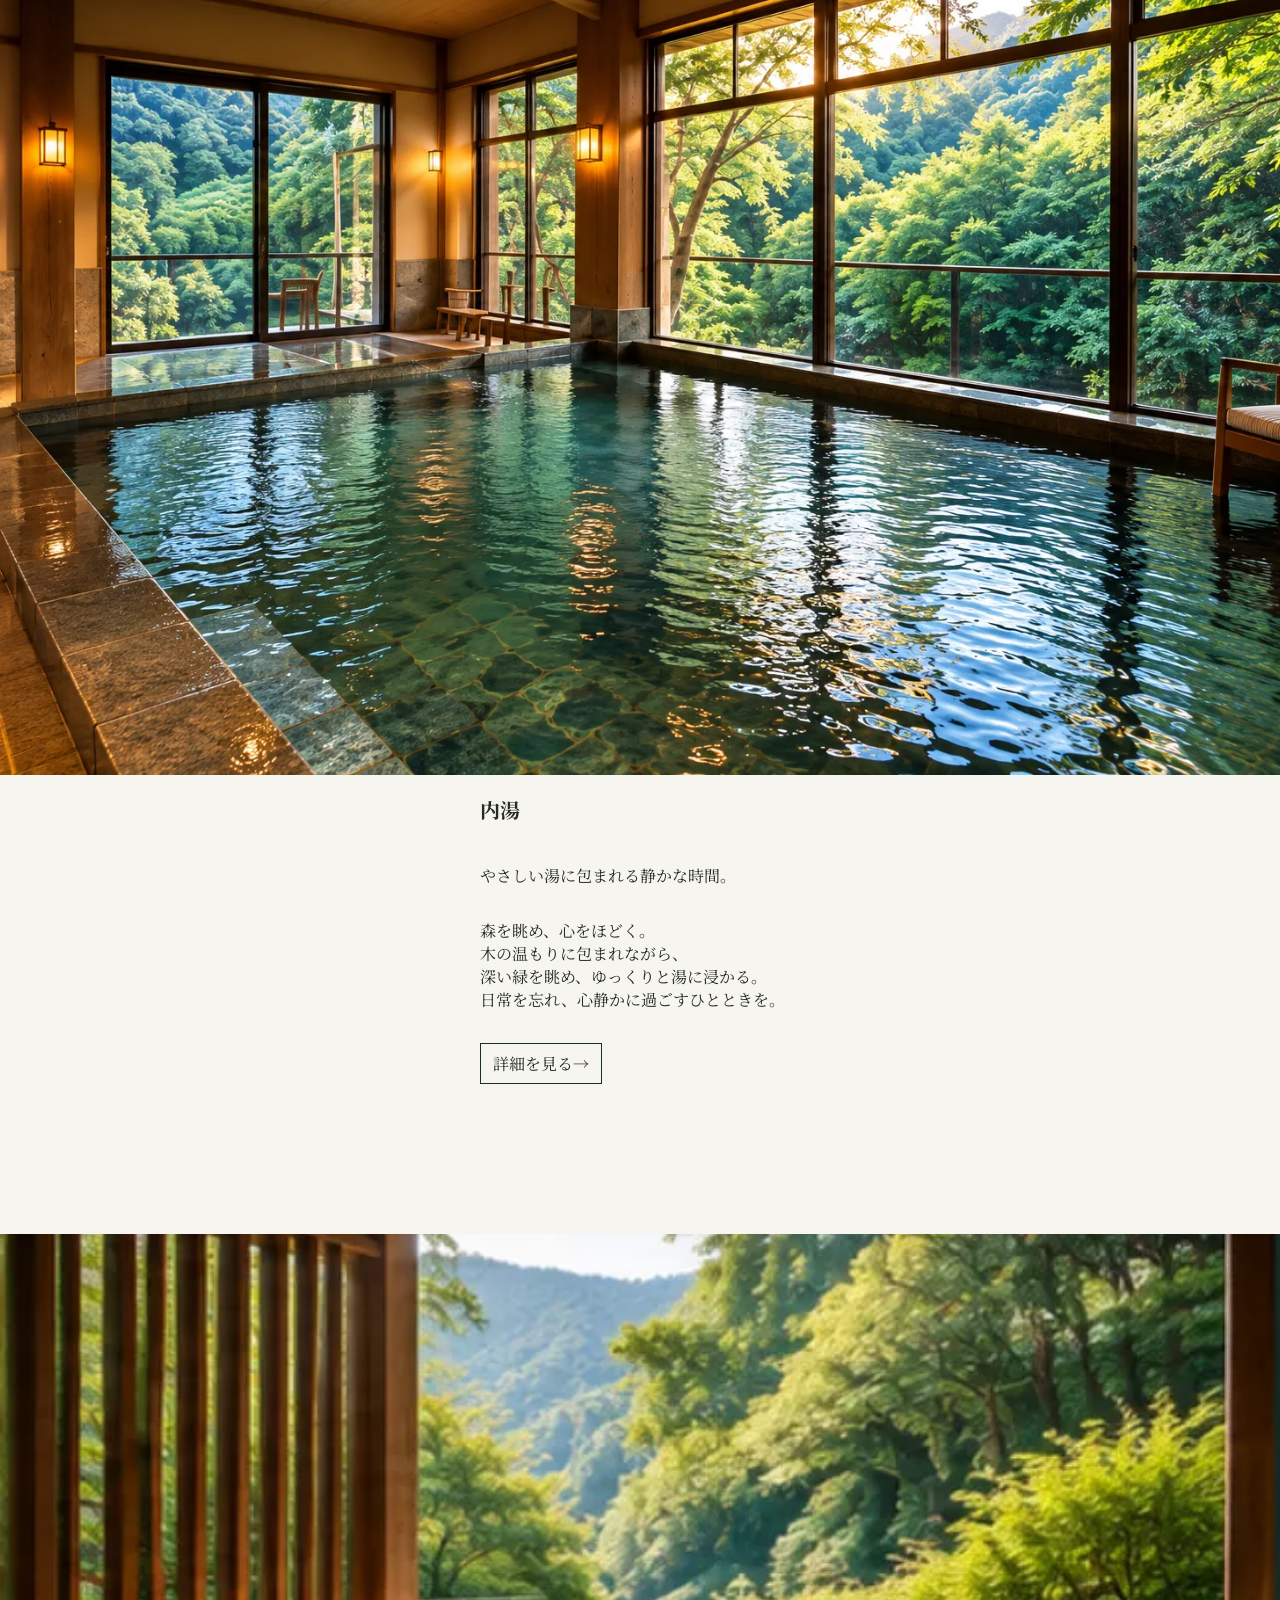
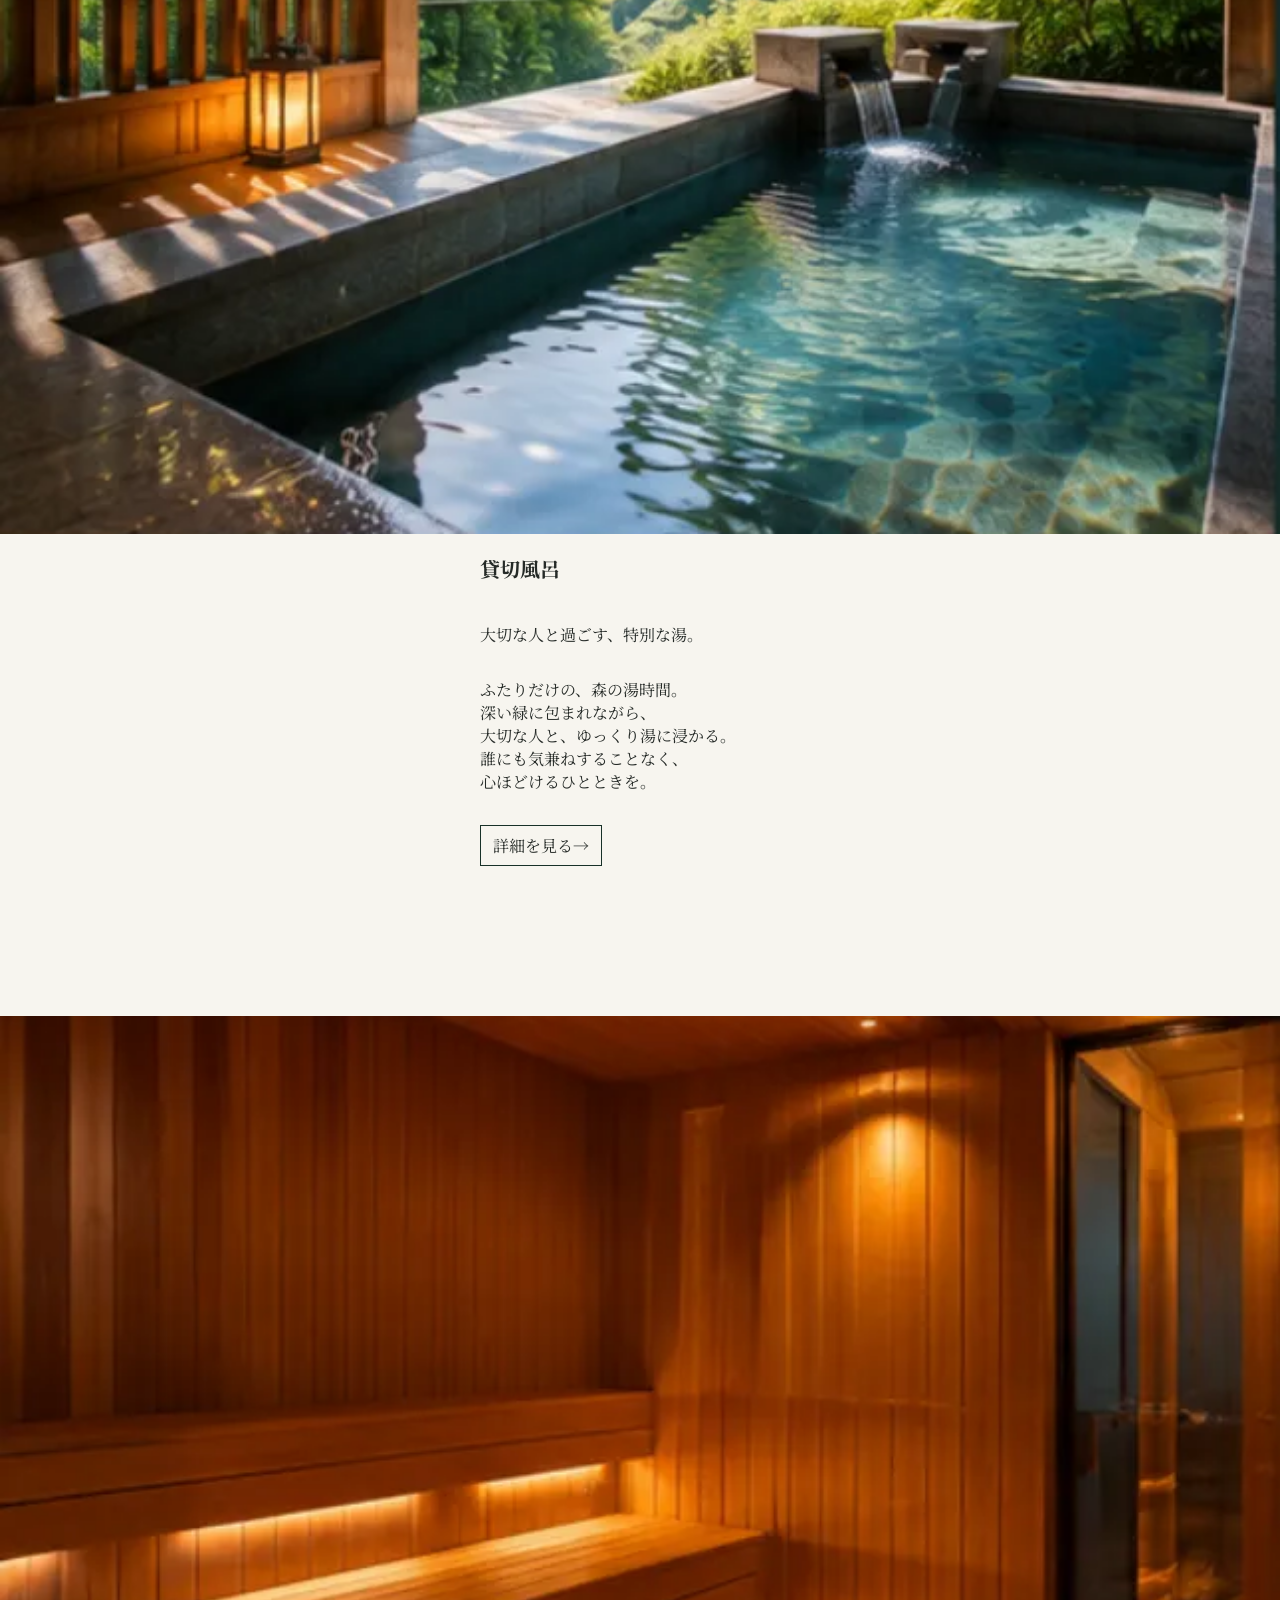
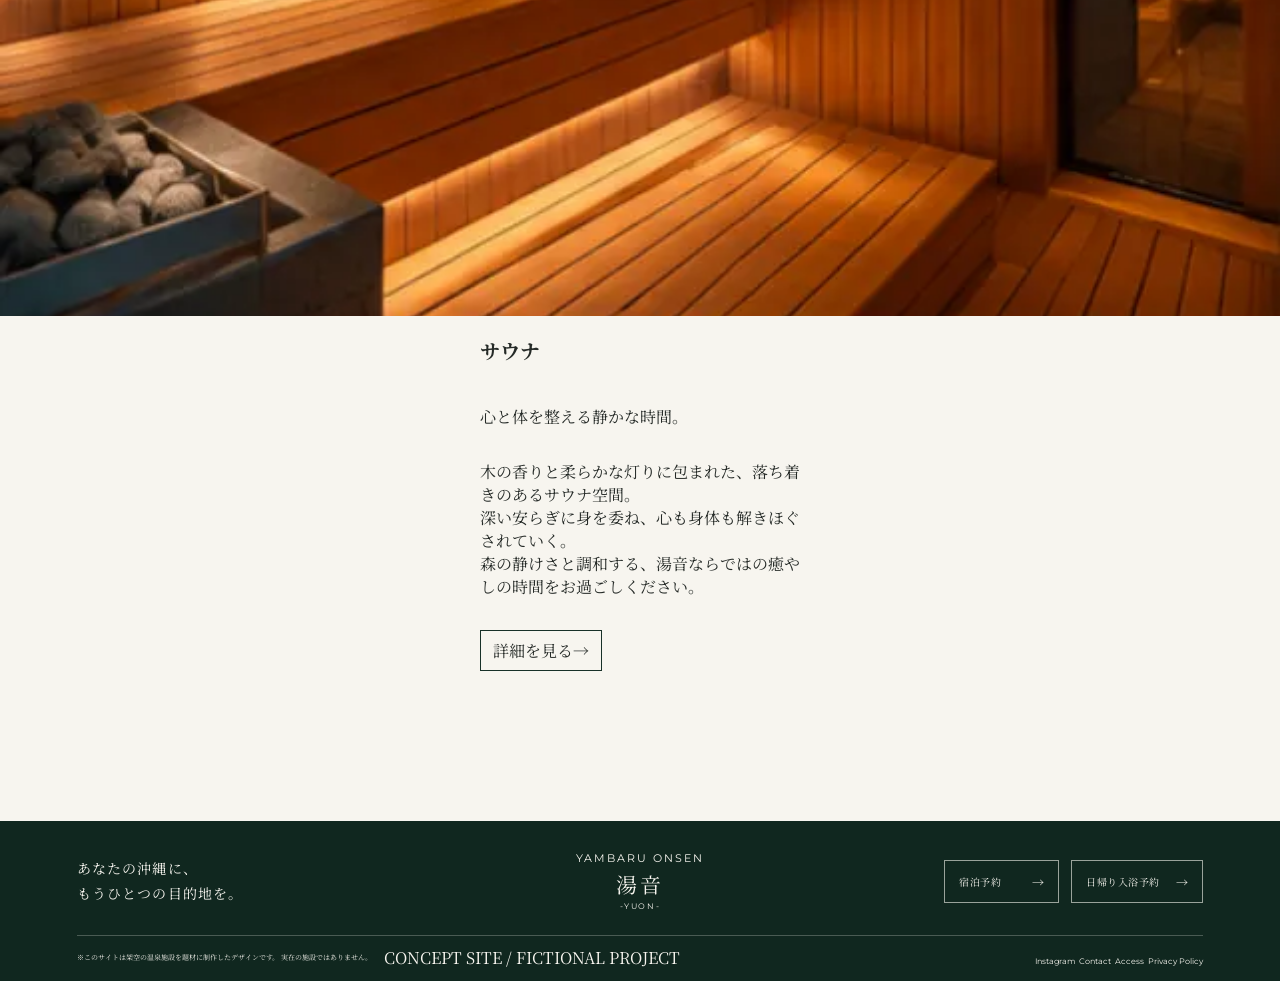
==== commit f536e7d3: "Add files via upload" ====
--- a/onsen.html
+++ b/onsen.html
@@ -24,12 +24,12 @@
       <div class="header__logo"><a href="index.html">YAMBARU ONSEN</a></div>
     </header>
     <main>
-      <h1 class="onsen1_title">温泉  ONSEN</h1>
+      <h1 class="onsen1_title">温泉 ONSEN</h1>
       <section class="onsen1">
-        <div class="onsen_visual">
+        <div class="onsen_visual fadein">
           <img src="img/onsen-roten.webp" alt="" />
         </div>
-        <div class="onsen_text">
+        <div class="onsen_text fadein">
           <h2 class="sub_title">男女別露天風呂</h2>
           <p>やんばるの森を望む露天風呂。</p>
           <p>
@@ -43,10 +43,10 @@
         </div>
       </section>
       <section class="onsen1">
-        <div class="onsen_visual">
+        <div class="onsen_visual fadein">
           <img src="img/onsen-uchiyu.webp" alt="" />
         </div>
-        <div class="onsen_text">
+        <div class="onsen_text fadein">
           <h2 class="sub_title">内湯</h2>
           <p>やさしい湯に包まれる静かな時間。</p>
           <p>
@@ -61,10 +61,10 @@
         </div>
       </section>
       <section class="onsen1">
-        <div class="onsen_visual">
+        <div class="onsen_visual fadein">
           <img src="img/onsen-kashikiri.webp" alt="" />
         </div>
-        <div class="onsen_text">
+        <div class="onsen_text fadein">
           <h2 class="sub_title">貸切風呂</h2>
           <p>大切な人と過ごす、特別な湯。</p>
           <p>
@@ -80,10 +80,10 @@
         </div>
       </section>
       <section class="onsen1">
-        <div class="onsen_visual">
+        <div class="onsen_visual fadein">
           <img src="img/onsen-sauna.webp" alt="" />
         </div>
-        <div class="onsen_text">
+        <div class="onsen_text fadein">
           <h2 class="sub_title">サウナ</h2>
           <p>心と体を整える静かな時間。</p>
           <p>
@@ -141,6 +141,7 @@
         </nav>
       </div>
     </footer>
+    <script src="https://ajax.googleapis.com/ajax/libs/jquery/3.5.1/jquery.min.js"></script>
     <script src="js/main.js"></script>
   </body>
 </html>
--- a/css/style.css
+++ b/css/style.css
@@ -38,6 +38,12 @@
 
 main {
   width: 100%;
+}
+
+.fadein {
+  opacity: 0;
+  transform: translateY(30px);
+  transition: all 2s;
 }
 
 .header {
@@ -790,8 +796,9 @@
 
 .onsen1_title {
   text-align: center;
-  font-size: 30px;
-  font-weight: 400;
+  font-size: 20px;
+  font-weight: 400;
+  margin: 10px auto 100px;
 }
 @media (max-width: 800px) {
   .onsen1_title {
@@ -1304,7 +1311,7 @@
   height: 50px;
   display: flex;
   align-items: center;
-  padding: 24px 60px;
+  padding-left: 10px;
   color: #183128;
   z-index: 10;
   position: fixed;
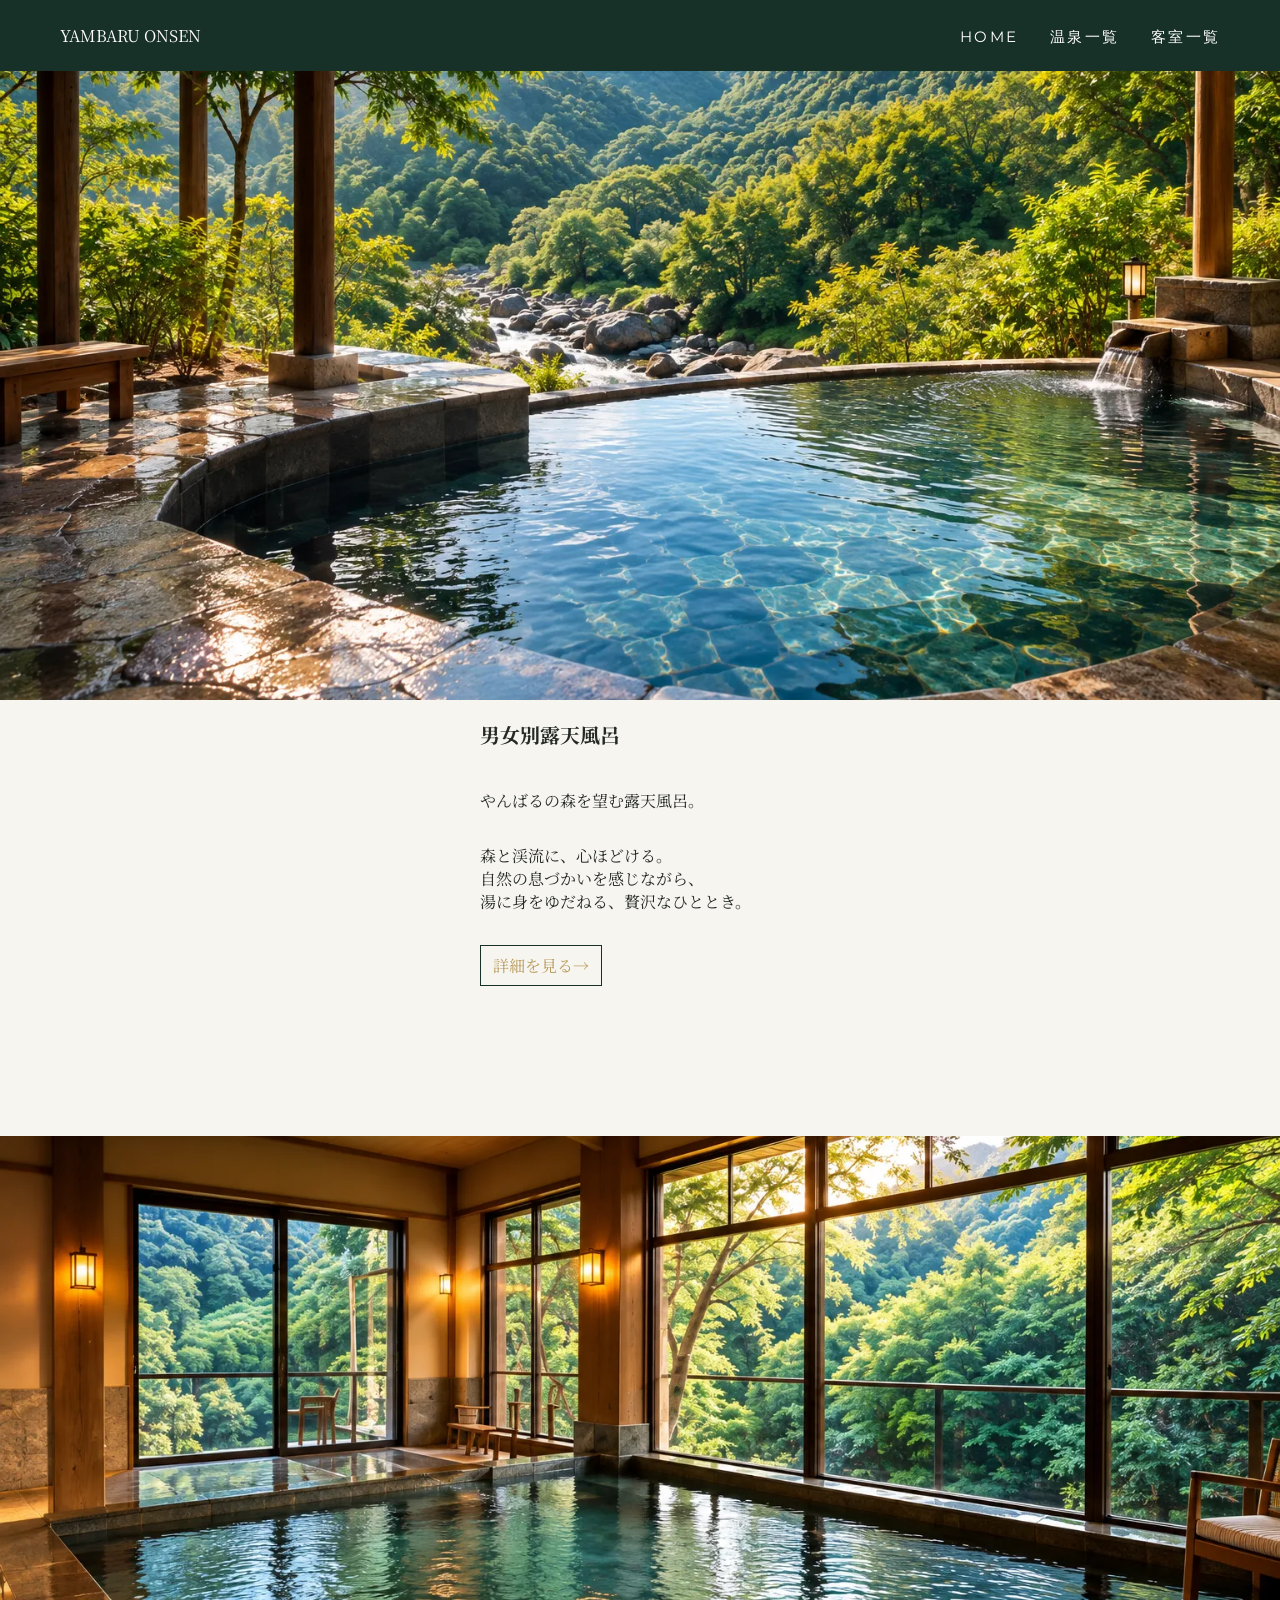
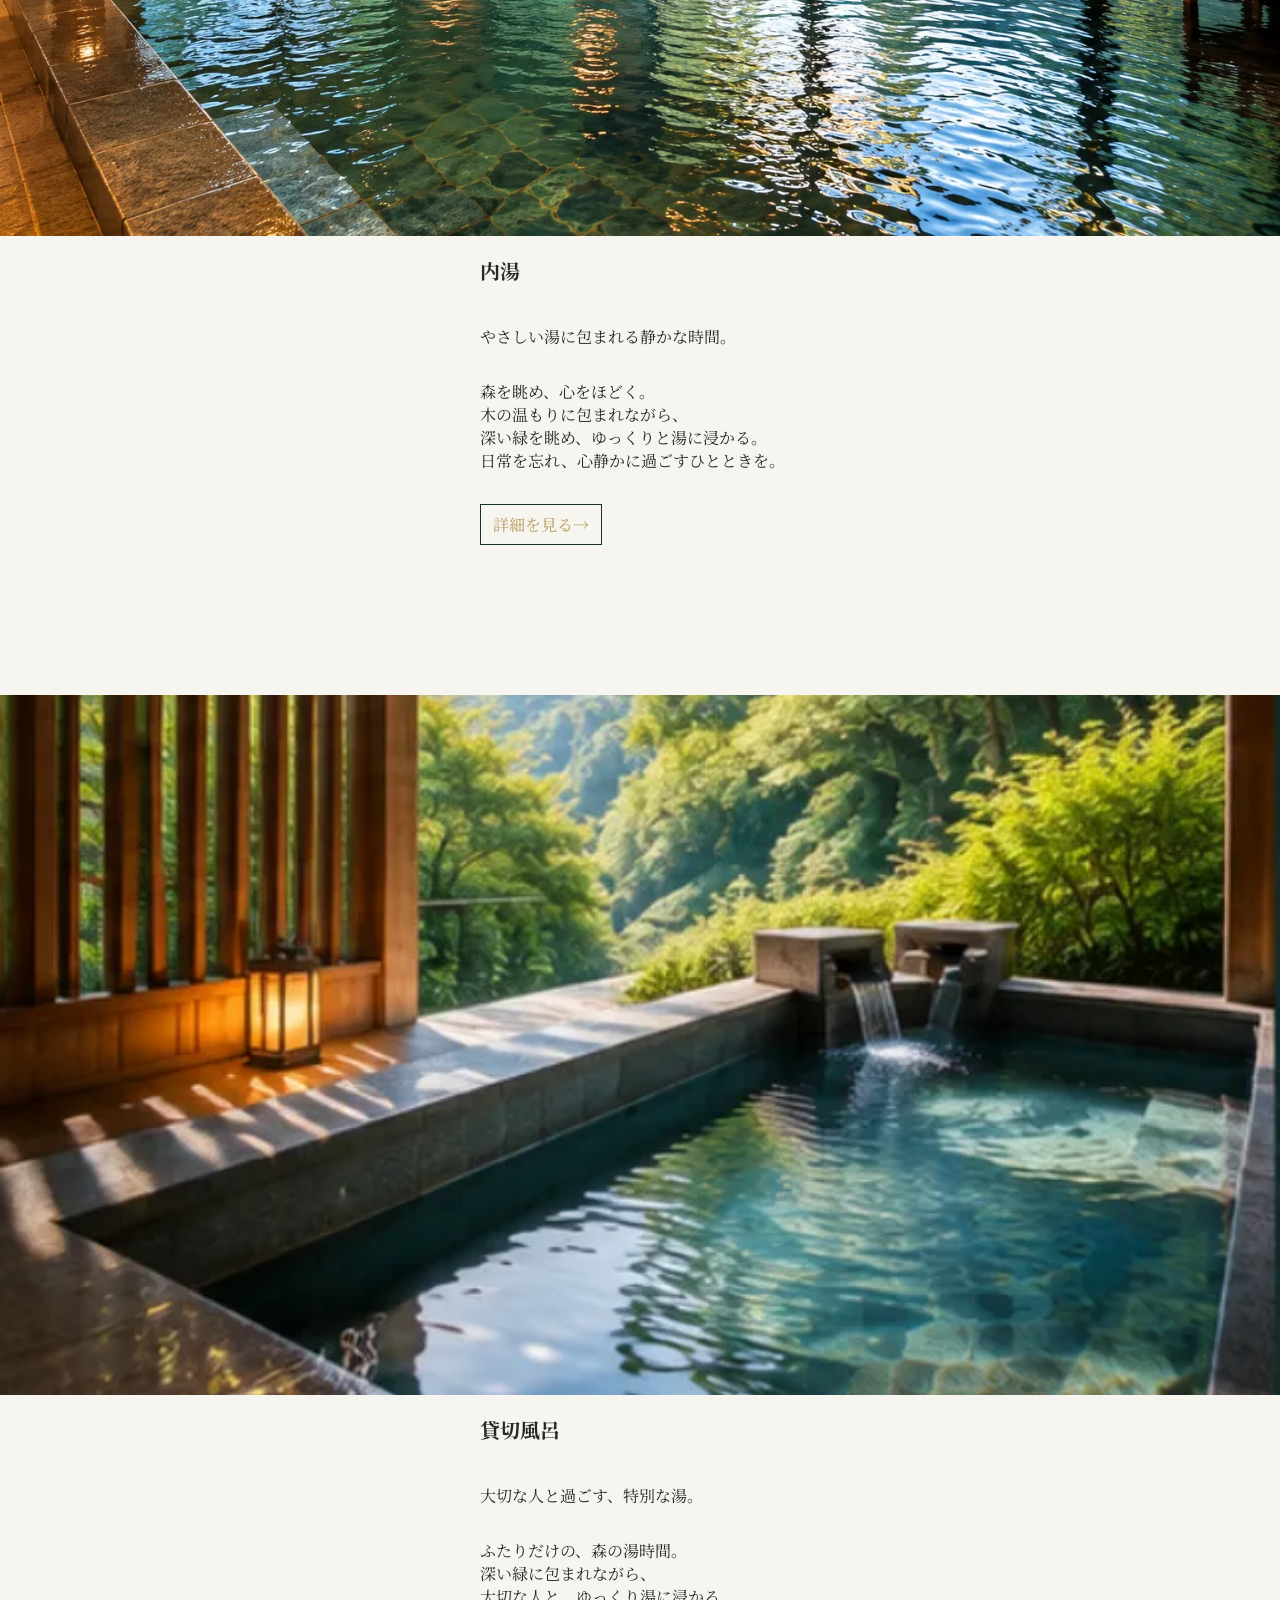
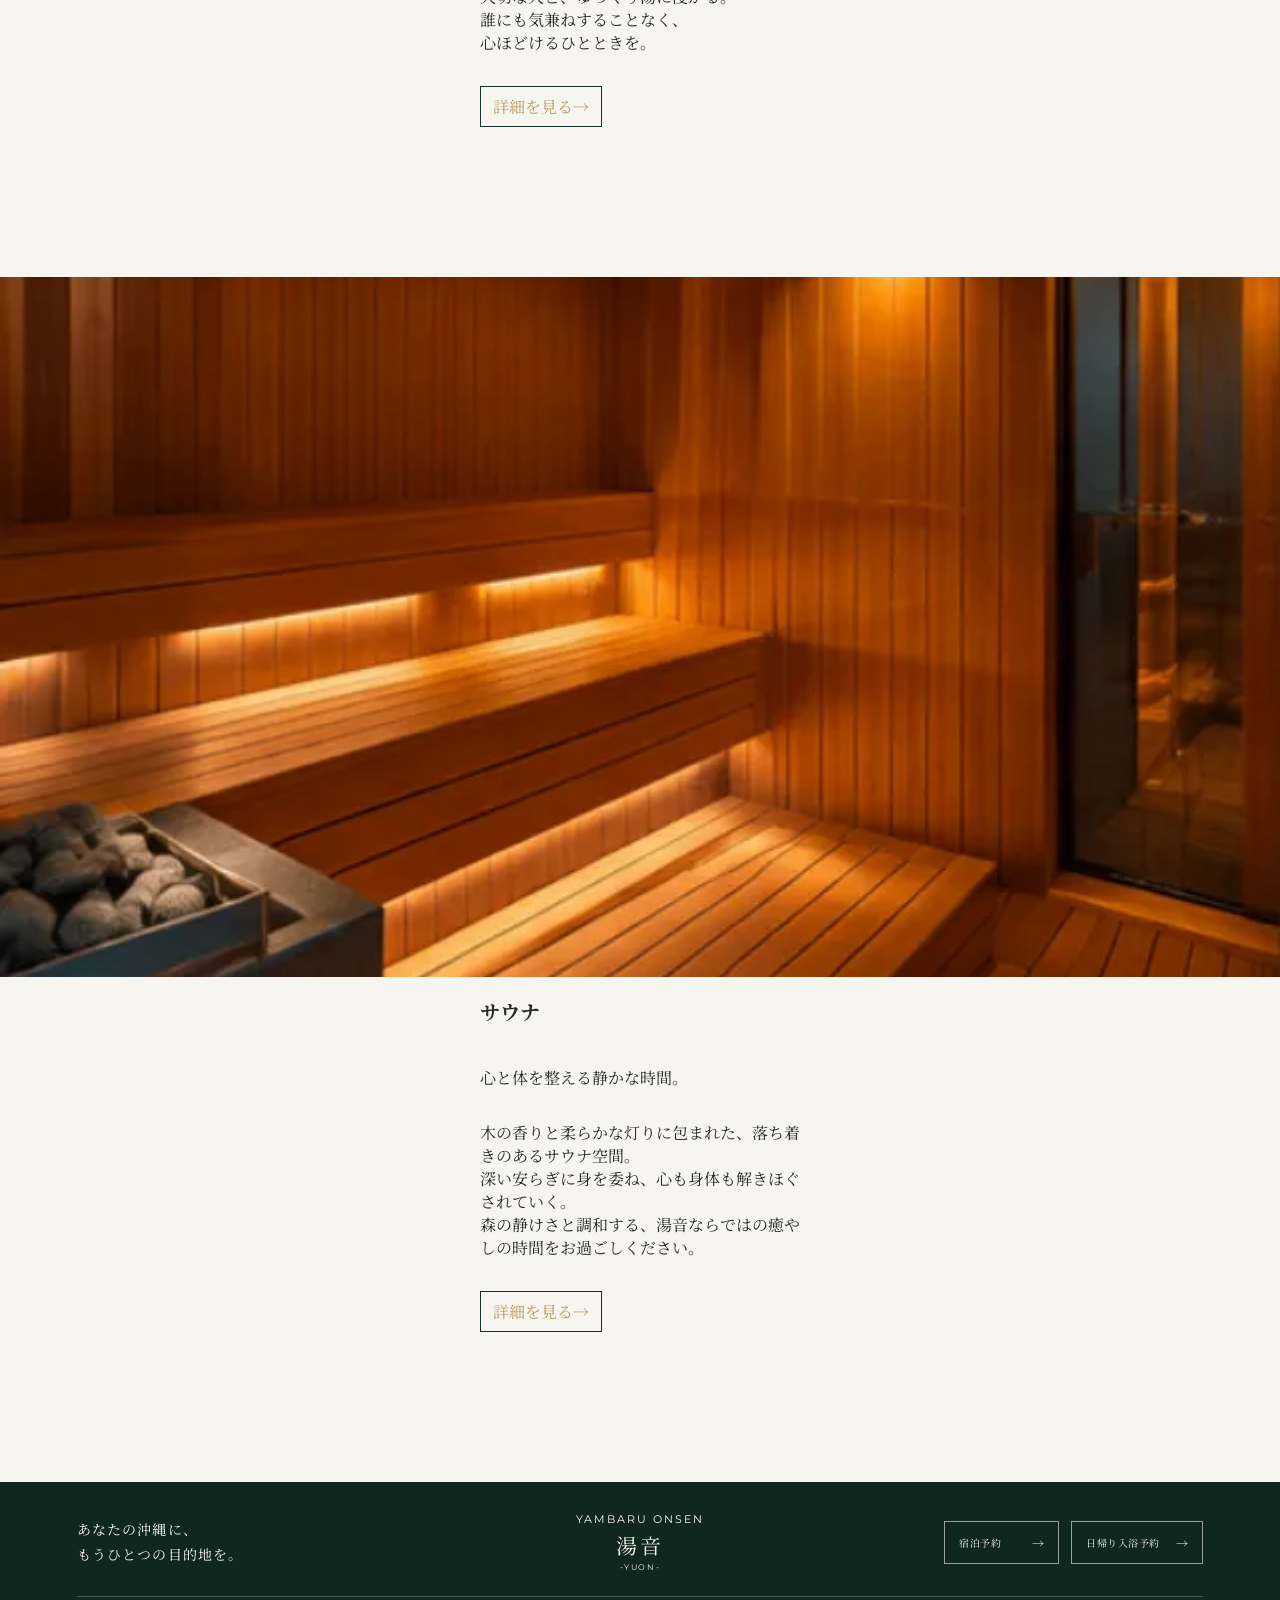
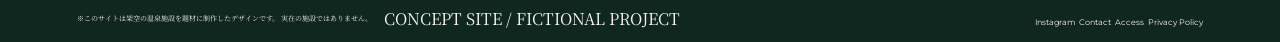
==== commit a8a1862d: "Add files via upload" ====
--- a/onsen.html
+++ b/onsen.html
@@ -20,13 +20,33 @@
   </head>
 
   <body>
-    <header>
+    <header class="header header-detail" >
       <div class="header__logo"><a href="index.html">YAMBARU ONSEN</a></div>
+      <button
+        class="header__menu-button"
+        type="button"
+        aria-label="メニューを開く"
+        aria-expanded="false"
+        aria-controls="global-menu"
+      >
+        <span></span>
+        <span></span>
+        <span></span>
+      </button>
+            <nav class="header__nav" id="global-menu">
+        <ul>
+          <li><a href="index.html">HOME</a></li>
+          <li><a href="onsen.html">温泉一覧</a></li>
+          <li><a href="room.html">客室一覧</a></li>
+        </ul>
+        </nav>
+
+
     </header>
     <main>
-      <h1 class="onsen1_title">温泉 ONSEN</h1>
+      <!-- <h1 class="onsen1_title">温泉 ONSEN</h1> -->
       <section class="onsen1">
-        <div class="onsen_visual fadein">
+        <div class="onsen_visual">
           <img src="img/onsen-roten.webp" alt="" />
         </div>
         <div class="onsen_text fadein">
@@ -38,7 +58,7 @@
             湯に身をゆだねる、贅沢なひととき。
           </p>
           <div class="more">
-            <a href="#">詳細を見る→</a>
+            <a href="onsen_roten.html">詳細を見る→</a>
           </div>
         </div>
       </section>
@@ -56,7 +76,7 @@
             日常を忘れ、心静かに過ごすひとときを。
           </p>
           <div class="more">
-            <a href="#">詳細を見る→</a>
+            <a href="onsen_uchiyu.html">詳細を見る→</a>
           </div>
         </div>
       </section>
@@ -75,7 +95,7 @@
             心ほどけるひとときを。
           </p>
           <div class="more">
-            <a href="#">詳細を見る→</a>
+            <a href="onsen_private.html">詳細を見る→</a>
           </div>
         </div>
       </section>
@@ -92,7 +112,7 @@
             森の静けさと調和する、湯音ならではの癒やしの時間をお過ごしください。
           </p>
           <div class="more">
-            <a href="#">詳細を見る→</a>
+            <a href="onsen_sauna.html">詳細を見る→</a>
           </div>
         </div>
       </section>
--- a/css/style.css
+++ b/css/style.css
@@ -1,3 +1,4 @@
+@charset "UTF-8";
 :root {
   --forest-dark: #162923;
   --forest: #253a32;
@@ -32,7 +33,6 @@
 }
 
 a {
-  color: inherit;
   text-decoration: none;
 }
 
@@ -141,15 +141,18 @@
   transition: transform 0.3s ease;
 }
 
-.header__logo {
+.header__log {
   font-family: "Cormorant Garamond", serif;
   font-size: 14px;
   letter-spacing: 0.2em;
   position: absolute;
   z-index: 20;
 }
-@media (max-width: 800px) {
-  .header__logo {
+.header__log a {
+  color: #fff;
+}
+@media (max-width: 800px) {
+  .header__log {
     font-size: 8px;
     position: static;
   }
@@ -191,6 +194,7 @@
   font-size: 15px;
   letter-spacing: 0.15em;
   transition: 0.5s ease;
+  color: #fff;
 }
 .header__nav a:hover {
   color: var(--gold);
@@ -703,6 +707,9 @@
   width: fit-content;
   transition: background-color 0.8s ease;
 }
+.onsen__visual .more a {
+  color: var(--gold);
+}
 @media (max-width: 800px) {
   .onsen__visual .more {
     font-size: 10px;
@@ -798,7 +805,6 @@
   text-align: center;
   font-size: 20px;
   font-weight: 400;
-  margin: 10px auto 100px;
 }
 @media (max-width: 800px) {
   .onsen1_title {
@@ -811,7 +817,7 @@
 }
 .onsen1 .onsen_visual {
   width: 100%;
-  height: 900px;
+  height: 700px;
   margin-bottom: 20px;
 }
 @media (max-width: 800px) {
@@ -822,7 +828,7 @@
 }
 .onsen1 .onsen_visual img {
   width: 100%;
-  height: 900px;
+  height: 700px;
   -o-object-fit: cover;
      object-fit: cover;
   -o-object-position: center 80%;
@@ -861,6 +867,9 @@
     width: calc(100% - 40px);
   }
 }
+.onsen1 .onsen_text .more {
+  color: var(--gold);
+}
 @media (max-width: 800px) {
   .onsen1 .onsen_text .more {
     margin: 20px;
@@ -872,6 +881,7 @@
   padding: 8px 12px;
   width: -moz-fit-content;
   width: fit-content;
+  color: var(--gold);
 }
 .onsen1 .onsen_text .more a:hover {
   background-color: var(--sand);
@@ -993,11 +1003,16 @@
   transition: background 0.8s ease;
   width: -moz-fit-content;
   width: fit-content;
+  margin-left: 50px;
+}
+.stay .more a {
+  color: var(--gold);
 }
 @media (max-width: 800px) {
   .stay .more {
     font-size: 10px;
     margin-top: 40px;
+    margin-left: 0;
   }
 }
 .stay .more:hover {
@@ -1303,21 +1318,86 @@
   border: 0;
 }
 
-header {
+.header-detail {
   position: relative;
-  top: 0;
-  left: 0;
-  width: 100%;
-  height: 50px;
-  display: flex;
-  align-items: center;
-  padding-left: 10px;
+  width: 100%;
+  display: flex !important;
+  justify-content: space-between !important;
+  align-items: center !important;
+  box-sizing: border-box;
   color: #183128;
   z-index: 10;
   position: fixed;
   top: 0;
   left: 0;
-}
+  margin-bottom: 30px;
+  padding: 24px 60px;
+}
+@media (max-width: 800px) {
+  .header-detail {
+    padding: 13px 24px;
+  }
+  .header-detail .header__nav ul li a {
+    color: #fff;
+  }
+}
+@media (max-width: 800px) and (max-width: 800px) {
+  .header-detail .header__nav {
+    display: none;
+  }
+}
+@media (max-width: 800px) {
+  .header-detail.is-open .header__nav {
+    display: block;
+  }
+  .header-detail .header__menu-button {
+    display: none;
+    width: 40px;
+    height: 40px;
+    padding: 8px;
+    border: none;
+    background: transparent;
+    cursor: pointer;
+    z-index: 1001;
+  }
+}
+@media (max-width: 800px) and (max-width: 800px) {
+  .header-detail .header__menu-button {
+    display: block;
+  }
+}
+@media (max-width: 800px) {
+  .header-detail .header__menu-button span {
+    display: block;
+    width: 24px;
+    height: 1px;
+    margin: 6px auto;
+    background-color: var(--white);
+    transition: transform 0.3s ease;
+  }
+}
+.header-detail .header__logo a {
+  display: block;
+  margin-right: auto !important;
+  color: #fff;
+}
+@media (max-width: 800px) {
+  .header-detail .header__logo a {
+    color: #fff;
+    font-size: 8px;
+  }
+}
+.header-detail .header__home a {
+  margin-left: auto !important;
+  color: #fff;
+}
+@media (max-width: 800px) {
+  .header-detail .header__home a {
+    color: #fff;
+    font-size: 8px;
+  }
+}
+
 .onsen_title {
   text-align: center;
   font-family: "Noto Serif JP", serif;
@@ -1328,4 +1408,103 @@
   .onsen_title {
     display: none;
   }
+}
+
+.top {
+  min-height: 84vh;
+  display: flex;
+  align-items: center;
+  gap: 30px;
+}
+@media (max-width: 800px) {
+  .top {
+    flex-direction: column;
+    min-height: auto;
+    gap: 0;
+  }
+}
+.top .slideshow {
+  position: relative;
+  width: 65%;
+  height: 84vh;
+  overflow: hidden;
+}
+@media (max-width: 800px) {
+  .top .slideshow {
+    width: 100%;
+    height: 60svh;
+  }
+}
+.top .slideimg {
+  position: absolute;
+  top: 0;
+  left: 0;
+  width: 100%;
+  height: 100%;
+  -o-object-fit: cover;
+     object-fit: cover;
+  opacity: 0;
+  animation: fadeInOut 20s infinite;
+}
+.top {
+  /* 画像ごとの表示タイミングを遅らせる */
+}
+.top .slideimg:nth-child(1) {
+  animation-delay: 0s;
+}
+.top .slideimg:nth-child(2) {
+  animation-delay: 4s;
+}
+.top .slideimg:nth-child(3) {
+  animation-delay: 8s;
+}
+.top .slideimg:nth-child(4) {
+  animation-delay: 12s;
+}
+.top .slideimg:nth-child(5) {
+  animation-delay: 16s;
+}
+@keyframes fadeInOut {
+  0% {
+    opacity: 0;
+  }
+  10% {
+    opacity: 1;
+  }
+  35% {
+    opacity: 1;
+  }
+  45% {
+    opacity: 0;
+  }
+  100% {
+    opacity: 0;
+  }
+}
+.top .visual_text {
+  width: 35%;
+}
+@media (max-width: 800px) {
+  .top .visual_text {
+    padding-left: 30px;
+    width: 100%;
+    padding-bottom: 30px;
+  }
+}
+.top .visual_text h3 {
+  padding-bottom: 20px;
+}
+@media (max-width: 800px) {
+  .top .visual_text h3 {
+    font-size: 15px;
+    padding-top: 30px;
+  }
+}
+.top .visual_text p {
+  line-height: 1.7;
+}
+@media (max-width: 800px) {
+  .top .visual_text p {
+    font-size: 10px;
+  }
 }/*# sourceMappingURL=style.css.map */
